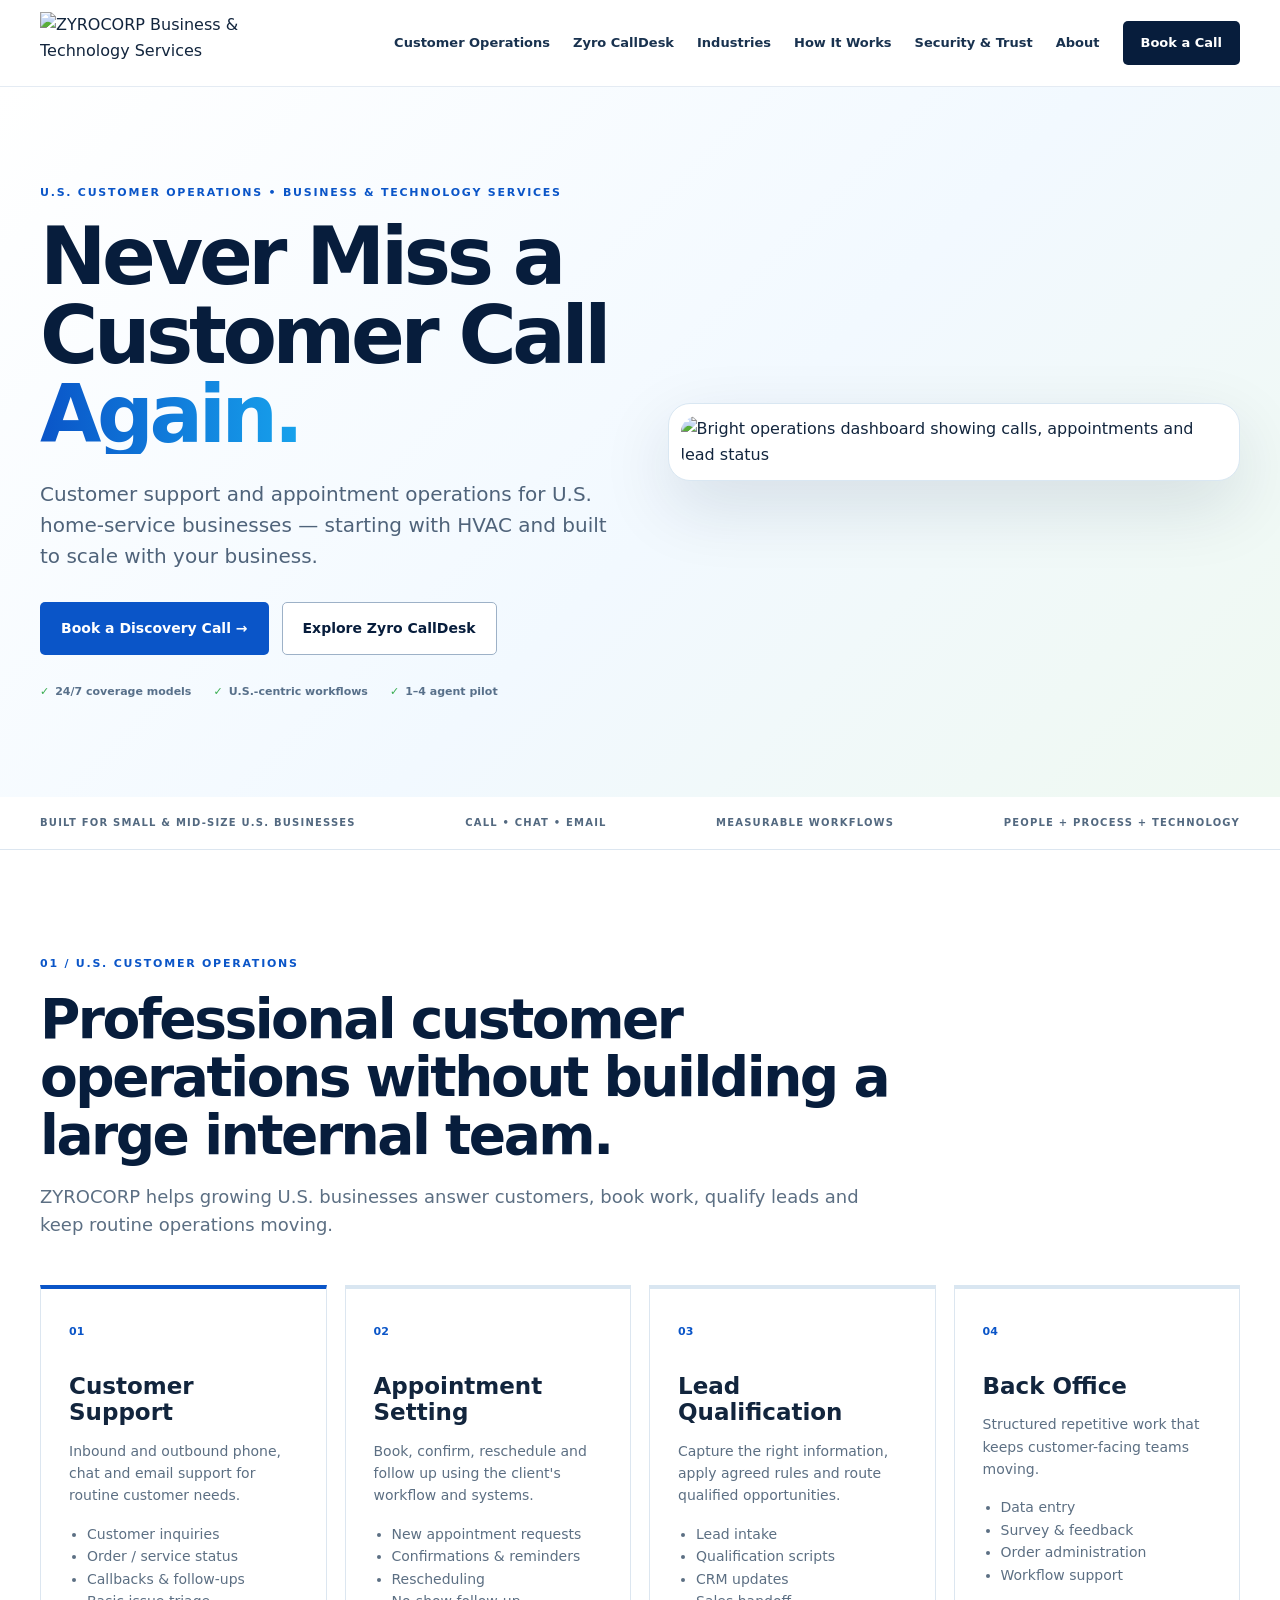
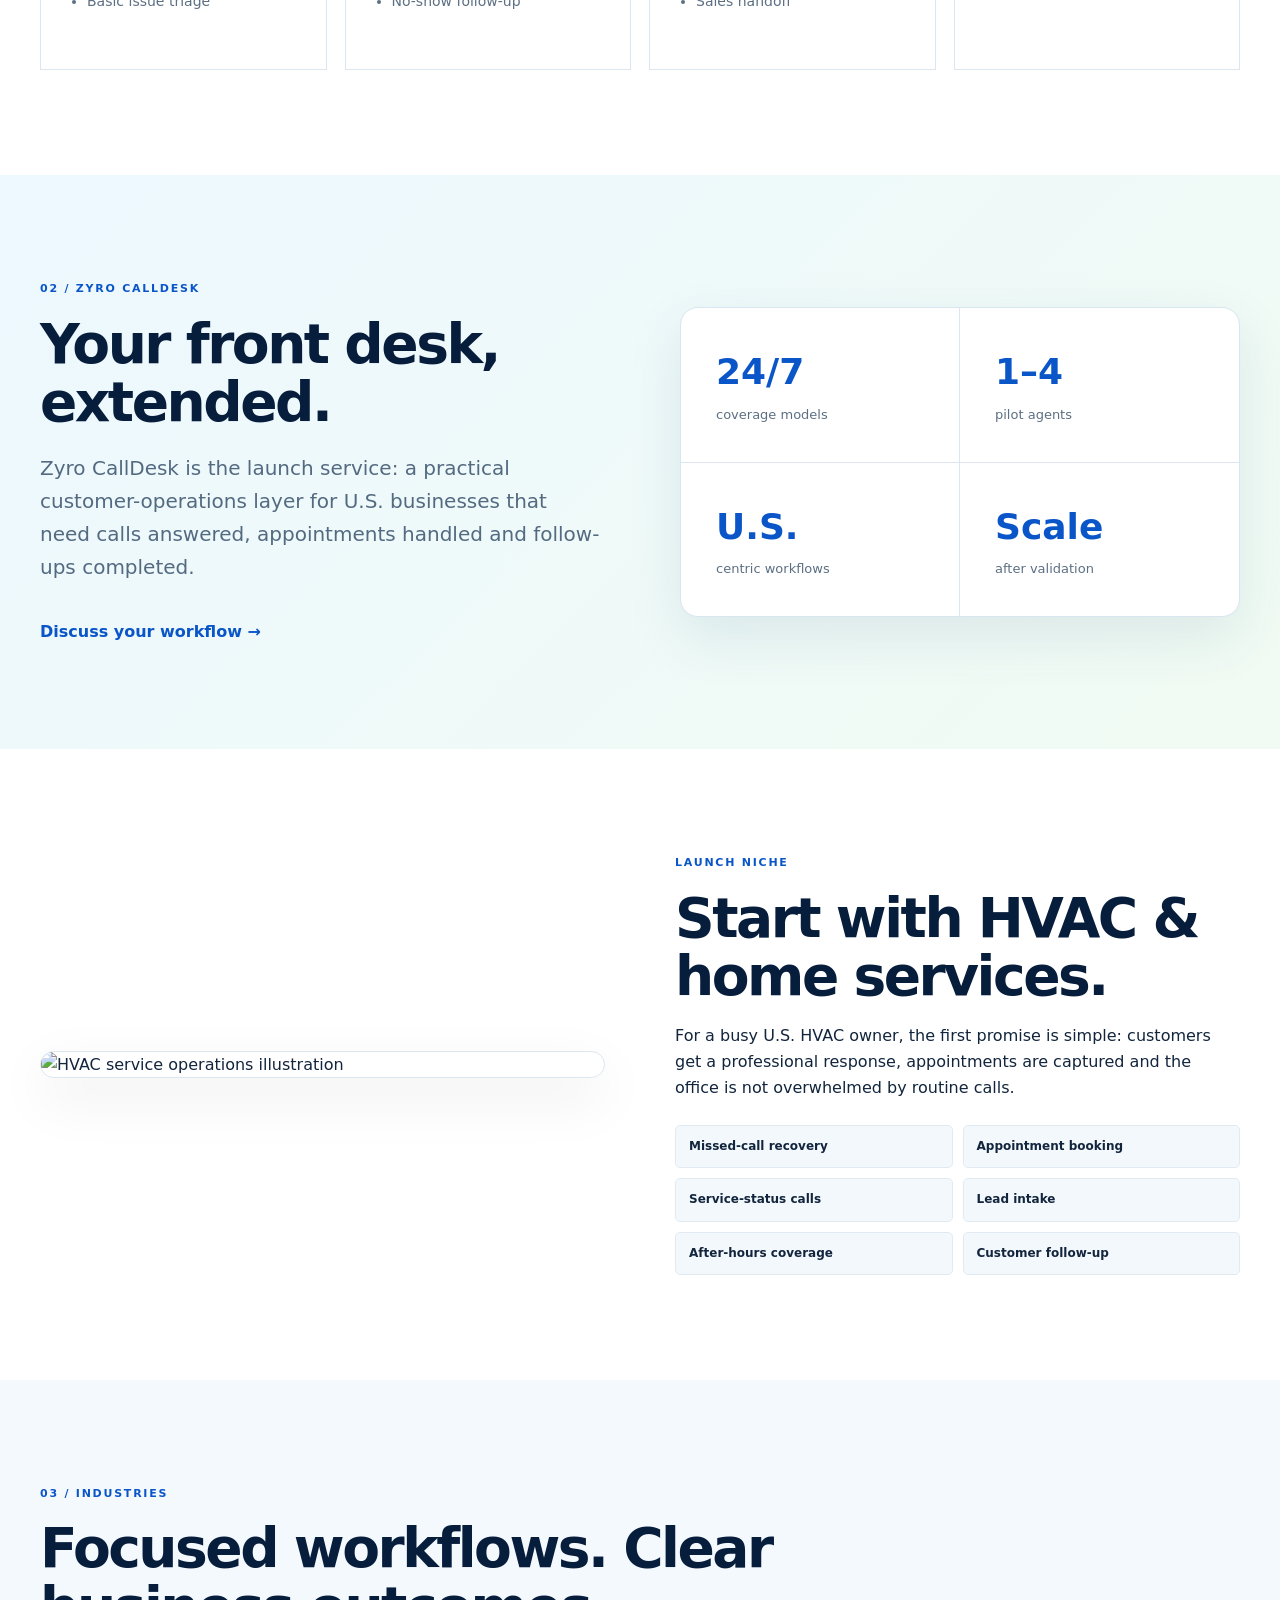
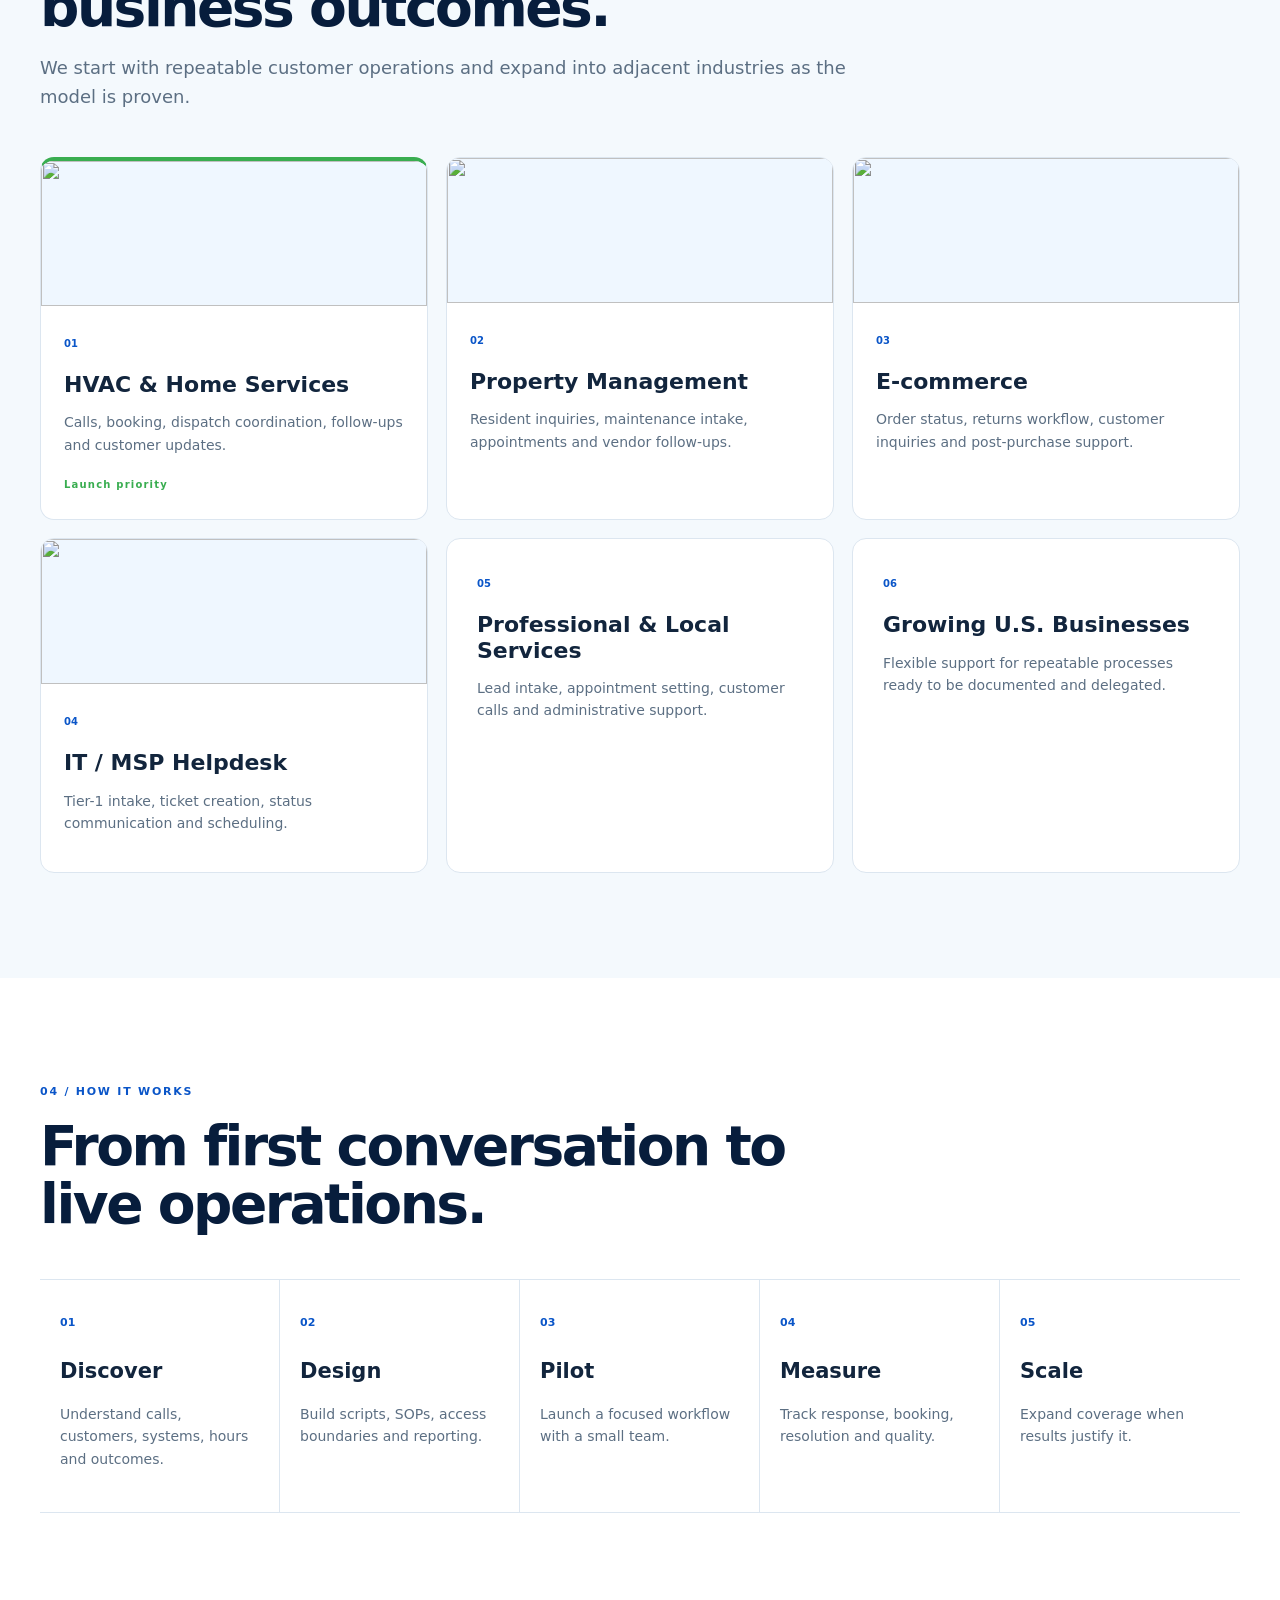
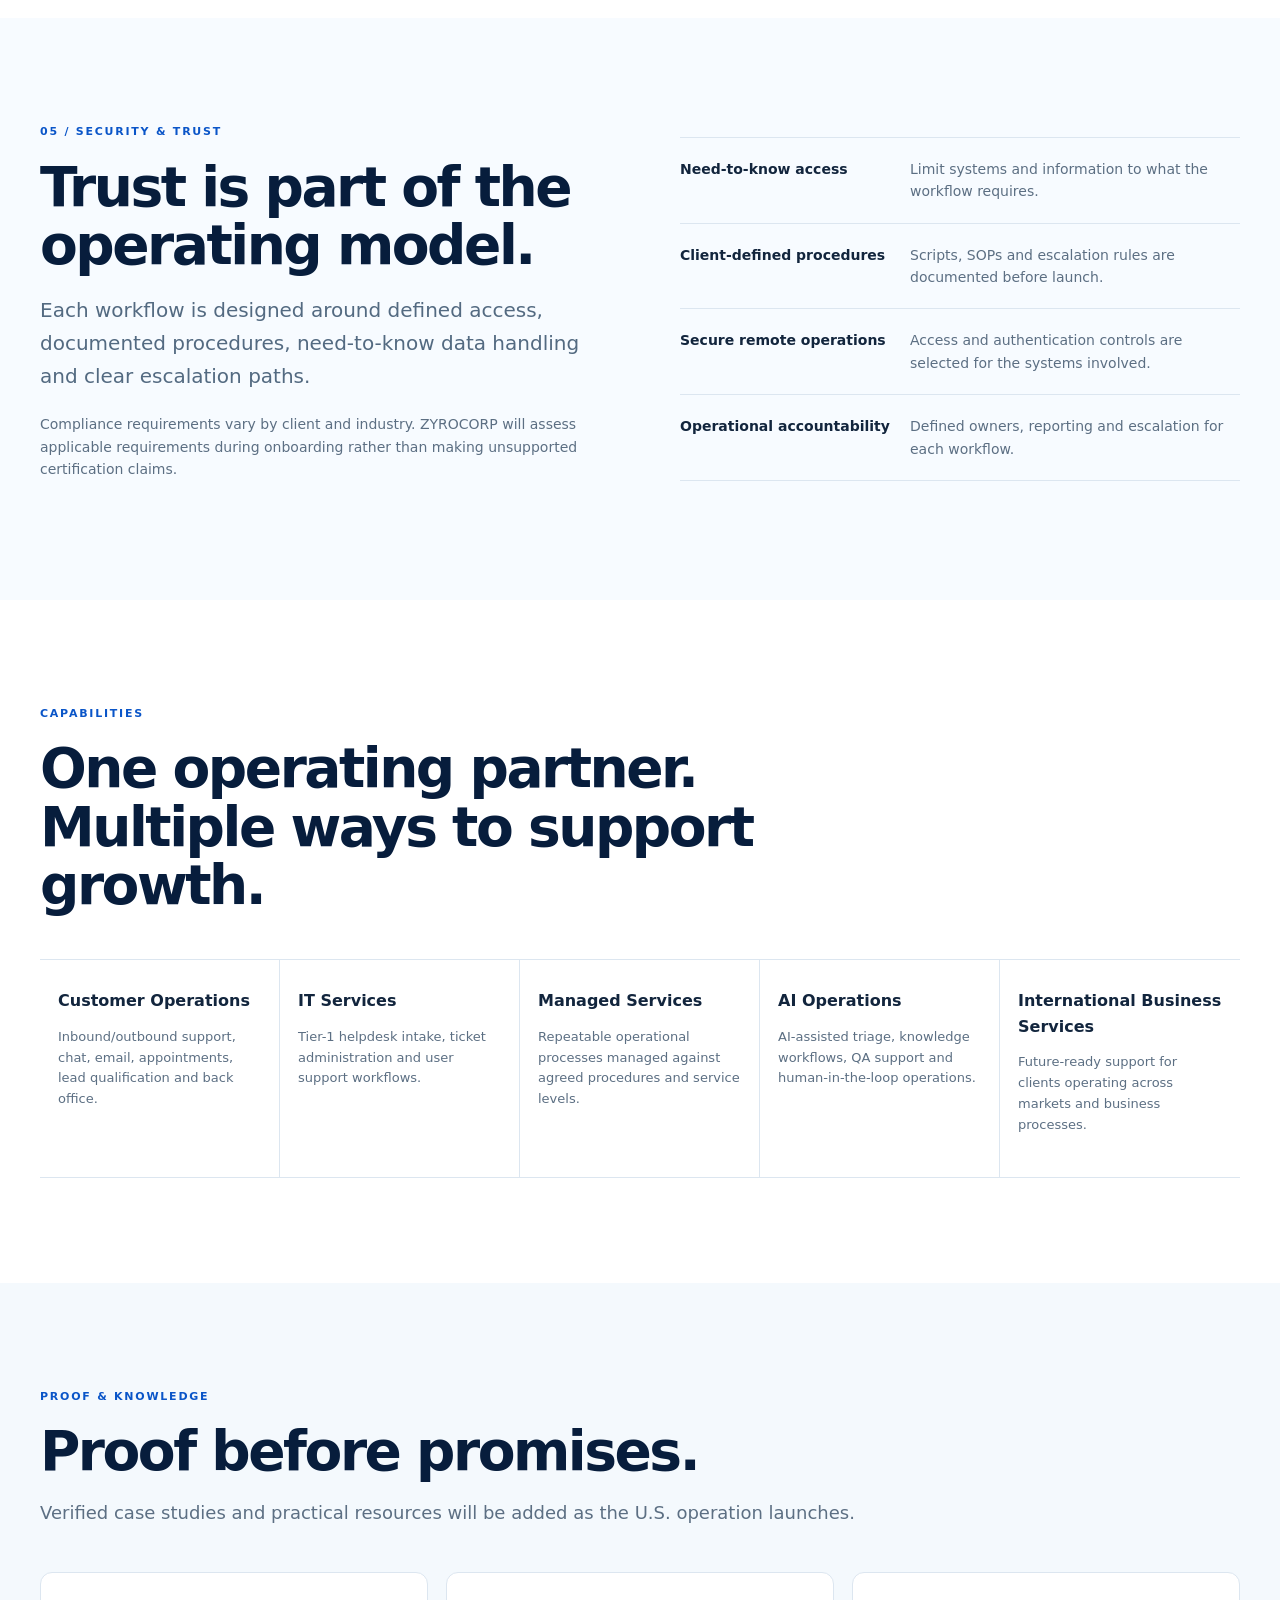
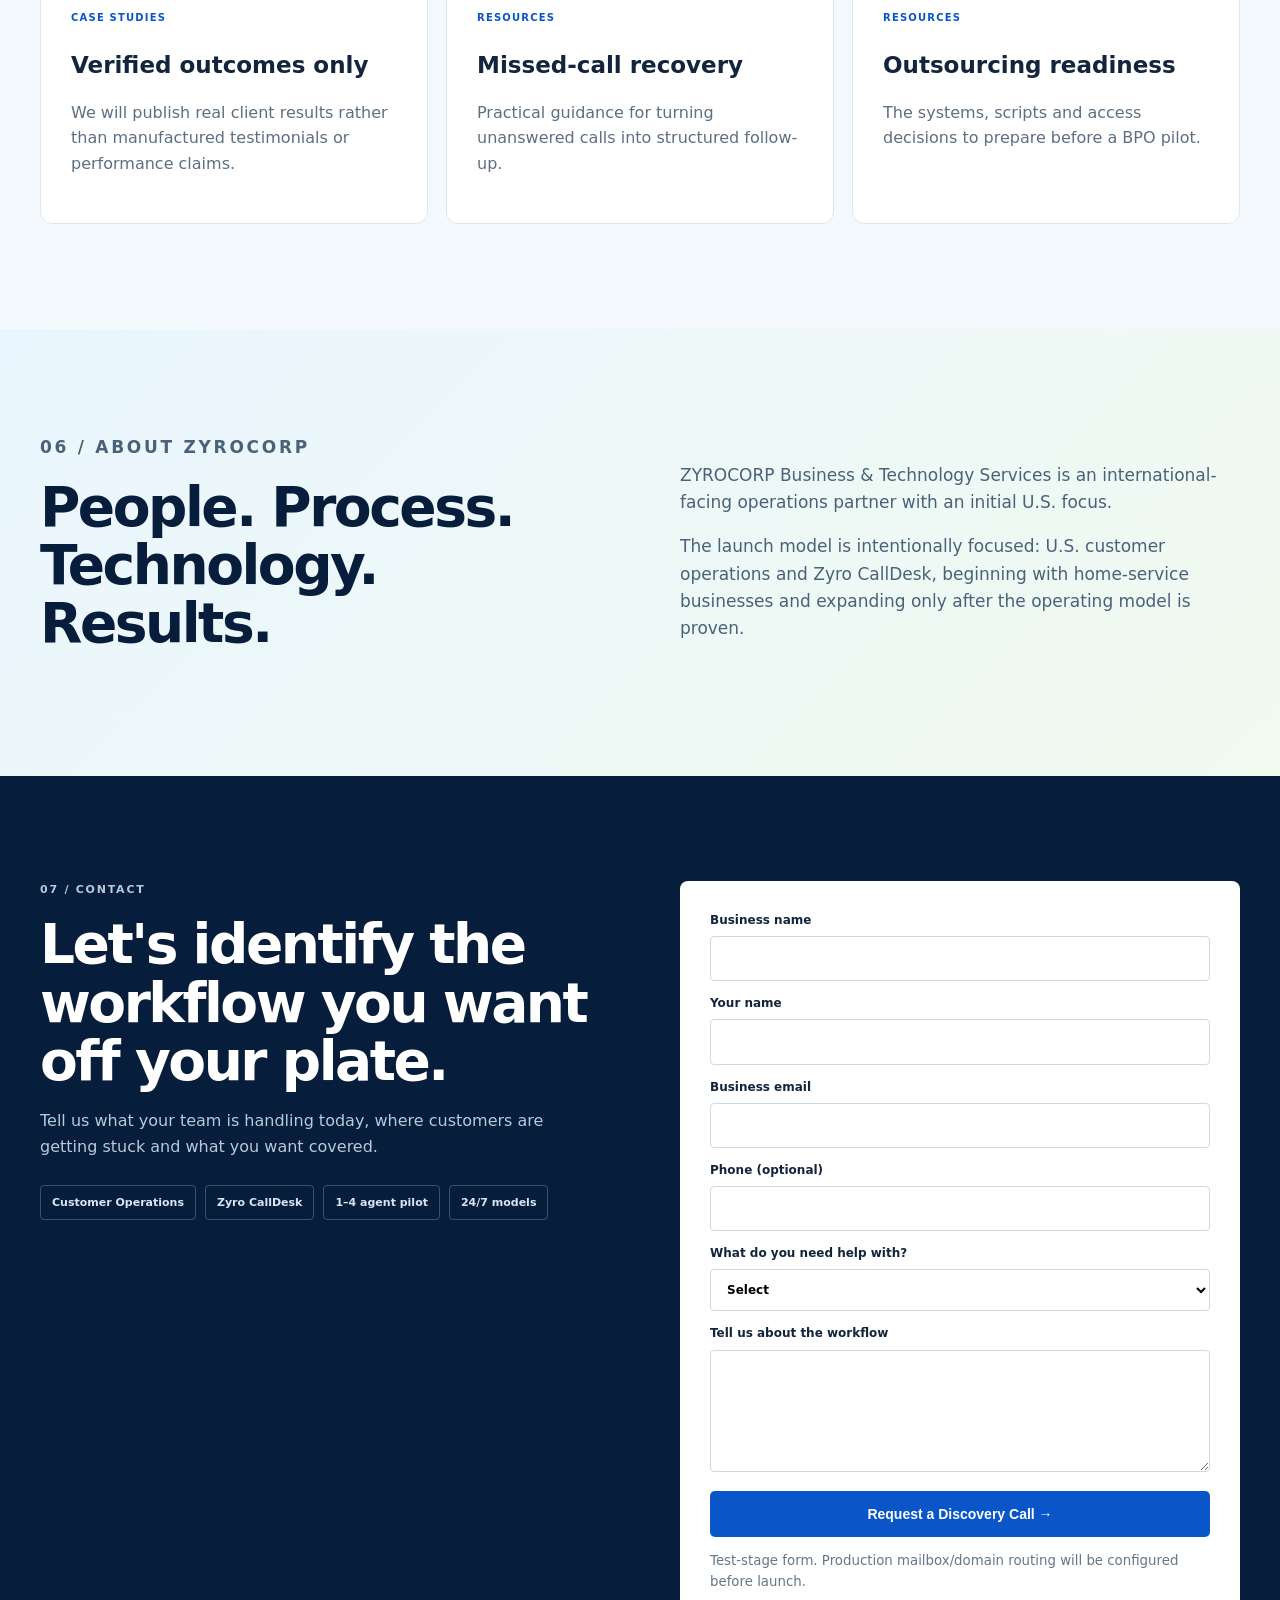
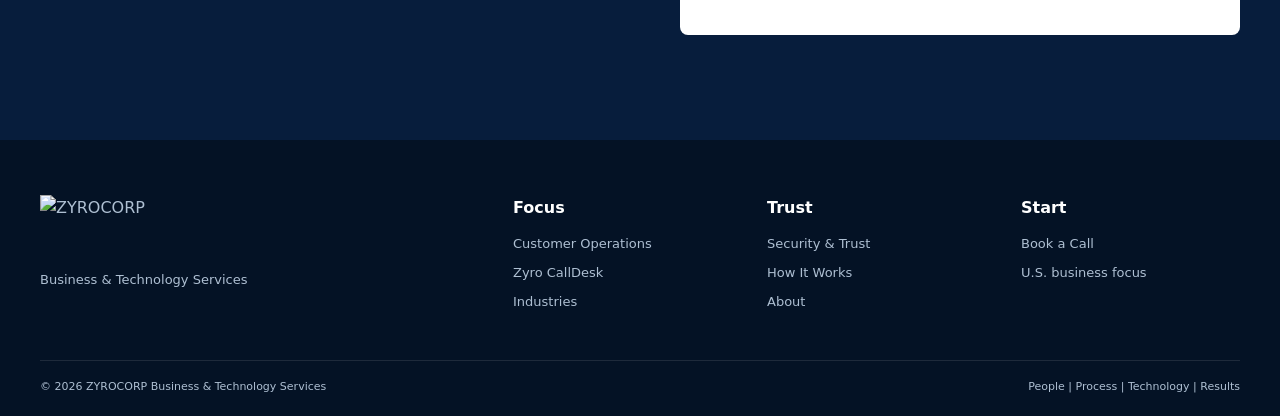
==== index.html @ 9babf757 "Add files via upload" ====
<!doctype html>
<html lang="en-US">
<head>
<meta charset="utf-8">
<meta name="viewport" content="width=device-width, initial-scale=1">
<meta name="description" content="ZYROCORP Business & Technology Services — U.S. customer operations, Zyro CallDesk, appointment setting, back office, IT helpdesk, managed services and AI-assisted operations.">
<title>ZYROCORP | Business & Technology Services</title>
<link rel="icon" type="image/png" href="assets/zyrocorp-logo.png">
<link rel="stylesheet" href="styles.css">
</head>
<body>
<header class="header">
  <div class="container nav">
    <a class="logo" href="#home"><img src="assets/zyrocorp-logo.png" alt="ZYROCORP Business & Technology Services"></a>
    <button class="menu" aria-expanded="false">Menu</button>
    <nav>
      <a href="#customer-operations">Customer Operations</a>
      <a href="#calldesk">Zyro CallDesk</a>
      <a href="#industries">Industries</a>
      <a href="#how-it-works">How It Works</a>
      <a href="#security">Security & Trust</a>
      <a href="#about">About</a>
      <a class="nav-cta" href="#contact">Book a Call</a>
    </nav>
  </div>
</header>

<main id="home">
<section class="hero">
  <div class="container hero-grid">
    <div class="hero-copy">
      <p class="kicker">U.S. CUSTOMER OPERATIONS • BUSINESS & TECHNOLOGY SERVICES</p>
      <h1>Never Miss a Customer Call <span>Again.</span></h1>
      <p class="lead">Customer support and appointment operations for U.S. home-service businesses — starting with HVAC and built to scale with your business.</p>
      <div class="actions"><a class="btn primary" href="#contact">Book a Discovery Call →</a><a class="btn secondary" href="#calldesk">Explore Zyro CallDesk</a></div>
      <div class="proof"><span>24/7 coverage models</span><span>U.S.-centric workflows</span><span>1–4 agent pilot</span></div>
    </div>
    <div class="hero-art"><img src="assets/hero-operations.svg" alt="Bright operations dashboard showing calls, appointments and lead status"></div>
  </div>
</section>

<section class="logo-trust"><div class="container trust"><span>BUILT FOR SMALL & MID-SIZE U.S. BUSINESSES</span><span>CALL • CHAT • EMAIL</span><span>MEASURABLE WORKFLOWS</span><span>PEOPLE + PROCESS + TECHNOLOGY</span></div></section>

<section id="customer-operations" class="section">
  <div class="container">
    <div class="intro"><p class="kicker">01 / U.S. CUSTOMER OPERATIONS</p><h2>Professional customer operations without building a large internal team.</h2><p>ZYROCORP helps growing U.S. businesses answer customers, book work, qualify leads and keep routine operations moving.</p></div>
    <div class="cards four">
      <article class="card"><span class="num">01</span><h3>Customer Support</h3><p>Inbound and outbound phone, chat and email support for routine customer needs.</p><ul><li>Customer inquiries</li><li>Order / service status</li><li>Callbacks & follow-ups</li><li>Basic issue triage</li></ul></article>
      <article class="card"><span class="num">02</span><h3>Appointment Setting</h3><p>Book, confirm, reschedule and follow up using the client's workflow and systems.</p><ul><li>New appointment requests</li><li>Confirmations & reminders</li><li>Rescheduling</li><li>No-show follow-up</li></ul></article>
      <article class="card"><span class="num">03</span><h3>Lead Qualification</h3><p>Capture the right information, apply agreed rules and route qualified opportunities.</p><ul><li>Lead intake</li><li>Qualification scripts</li><li>CRM updates</li><li>Sales handoff</li></ul></article>
      <article class="card"><span class="num">04</span><h3>Back Office</h3><p>Structured repetitive work that keeps customer-facing teams moving.</p><ul><li>Data entry</li><li>Survey & feedback</li><li>Order administration</li><li>Workflow support</li></ul></article>
    </div>
  </div>
</section>

<section id="calldesk" class="section blue-section">
  <div class="container split">
    <div><p class="kicker">02 / ZYRO CALLDESK</p><h2>Your front desk, extended.</h2><p class="big">Zyro CallDesk is the launch service: a practical customer-operations layer for U.S. businesses that need calls answered, appointments handled and follow-ups completed.</p><a class="arrow" href="#contact">Discuss your workflow →</a></div>
    <div class="callbox"><div><b>24/7</b><span>coverage models</span></div><div><b>1–4</b><span>pilot agents</span></div><div><b>U.S.</b><span>centric workflows</span></div><div><b>Scale</b><span>after validation</span></div></div>
  </div>
</section>

<section class="section white">
  <div class="container split visual-split">
    <div class="visual"><img src="assets/hvac-service.svg" alt="HVAC service operations illustration"></div>
    <div><p class="kicker">LAUNCH NICHE</p><h2>Start with HVAC & home services.</h2><p>For a busy U.S. HVAC owner, the first promise is simple: customers get a professional response, appointments are captured and the office is not overwhelmed by routine calls.</p><div class="mini-list"><span>Missed-call recovery</span><span>Appointment booking</span><span>Service-status calls</span><span>Lead intake</span><span>After-hours coverage</span><span>Customer follow-up</span></div></div>
  </div>
</section>

<section id="industries" class="section pale">
  <div class="container"><div class="intro"><p class="kicker">03 / INDUSTRIES</p><h2>Focused workflows. Clear business outcomes.</h2><p>We start with repeatable customer operations and expand into adjacent industries as the model is proven.</p></div>
    <div class="industry-grid">
      <article class="industry priority"><img src="assets/hvac-service.svg" alt=""><div><span>01</span><h3>HVAC & Home Services</h3><p>Calls, booking, dispatch coordination, follow-ups and customer updates.</p><b>Launch priority</b></div></article>
      <article class="industry"><img src="assets/property.svg" alt=""><div><span>02</span><h3>Property Management</h3><p>Resident inquiries, maintenance intake, appointments and vendor follow-ups.</p></div></article>
      <article class="industry"><img src="assets/ecommerce.svg" alt=""><div><span>03</span><h3>E-commerce</h3><p>Order status, returns workflow, customer inquiries and post-purchase support.</p></div></article>
      <article class="industry"><img src="assets/it-helpdesk.svg" alt=""><div><span>04</span><h3>IT / MSP Helpdesk</h3><p>Tier-1 intake, ticket creation, status communication and scheduling.</p></div></article>
      <article class="industry noimg"><div><span>05</span><h3>Professional & Local Services</h3><p>Lead intake, appointment setting, customer calls and administrative support.</p></div></article>
      <article class="industry noimg"><div><span>06</span><h3>Growing U.S. Businesses</h3><p>Flexible support for repeatable processes ready to be documented and delegated.</p></div></article>
    </div>
  </div>
</section>

<section id="how-it-works" class="section white"><div class="container"><div class="intro"><p class="kicker">04 / HOW IT WORKS</p><h2>From first conversation to live operations.</h2></div>
  <div class="process"><div><b>01</b><h3>Discover</h3><p>Understand calls, customers, systems, hours and outcomes.</p></div><div><b>02</b><h3>Design</h3><p>Build scripts, SOPs, access boundaries and reporting.</p></div><div><b>03</b><h3>Pilot</h3><p>Launch a focused workflow with a small team.</p></div><div><b>04</b><h3>Measure</h3><p>Track response, booking, resolution and quality.</p></div><div><b>05</b><h3>Scale</h3><p>Expand coverage when results justify it.</p></div></div>
</div></section>

<section id="security" class="section security"><div class="container split"><div><p class="kicker">05 / SECURITY & TRUST</p><h2>Trust is part of the operating model.</h2><p class="big">Each workflow is designed around defined access, documented procedures, need-to-know data handling and clear escalation paths.</p><p class="note">Compliance requirements vary by client and industry. ZYROCORP will assess applicable requirements during onboarding rather than making unsupported certification claims.</p></div><div class="security-list"><div><b>Need-to-know access</b><span>Limit systems and information to what the workflow requires.</span></div><div><b>Client-defined procedures</b><span>Scripts, SOPs and escalation rules are documented before launch.</span></div><div><b>Secure remote operations</b><span>Access and authentication controls are selected for the systems involved.</span></div><div><b>Operational accountability</b><span>Defined owners, reporting and escalation for each workflow.</span></div></div></div></section>

<section class="section white"><div class="container"><div class="intro"><p class="kicker">CAPABILITIES</p><h2>One operating partner. Multiple ways to support growth.</h2></div><div class="capabilities"><div><b>Customer Operations</b><p>Inbound/outbound support, chat, email, appointments, lead qualification and back office.</p></div><div><b>IT Services</b><p>Tier-1 helpdesk intake, ticket administration and user support workflows.</p></div><div><b>Managed Services</b><p>Repeatable operational processes managed against agreed procedures and service levels.</p></div><div><b>AI Operations</b><p>AI-assisted triage, knowledge workflows, QA support and human-in-the-loop operations.</p></div><div><b>International Business Services</b><p>Future-ready support for clients operating across markets and business processes.</p></div></div></div></section>

<section class="section pale"><div class="container"><div class="intro"><p class="kicker">PROOF & KNOWLEDGE</p><h2>Proof before promises.</h2><p>Verified case studies and practical resources will be added as the U.S. operation launches.</p></div><div class="resource-grid"><article><span>CASE STUDIES</span><h3>Verified outcomes only</h3><p>We will publish real client results rather than manufactured testimonials or performance claims.</p></article><article><span>RESOURCES</span><h3>Missed-call recovery</h3><p>Practical guidance for turning unanswered calls into structured follow-up.</p></article><article><span>RESOURCES</span><h3>Outsourcing readiness</h3><p>The systems, scripts and access decisions to prepare before a BPO pilot.</p></article></div></div></section>

<section id="about" class="section about"><div class="container split"><div><p class="kicker">06 / ABOUT ZYROCORP</p><h2>People. Process. Technology. Results.</h2></div><div><p>ZYROCORP Business & Technology Services is an international-facing operations partner with an initial U.S. focus.</p><p>The launch model is intentionally focused: U.S. customer operations and Zyro CallDesk, beginning with home-service businesses and expanding only after the operating model is proven.</p></div></div></section>

<section id="contact" class="section contact"><div class="container contact-grid"><div><p class="kicker">07 / CONTACT</p><h2>Let's identify the workflow you want off your plate.</h2><p>Tell us what your team is handling today, where customers are getting stuck and what you want covered.</p><div class="chips"><span>Customer Operations</span><span>Zyro CallDesk</span><span>1–4 agent pilot</span><span>24/7 models</span></div></div><form id="contactForm"><label>Business name<input name="business" required></label><label>Your name<input name="name" required></label><label>Business email<input type="email" name="email" required></label><label>Phone (optional)<input name="phone"></label><label>What do you need help with?<select name="service" required><option value="">Select</option><option>HVAC / Home-Service CallDesk</option><option>Customer Support</option><option>Appointment Setting</option><option>Lead Qualification</option><option>Property Management</option><option>E-commerce Operations</option><option>IT / MSP Helpdesk</option><option>Back Office</option><option>AI-assisted Operations</option><option>Other</option></select></label><label>Tell us about the workflow<textarea name="message" rows="5" required></textarea></label><button class="btn primary" type="submit">Request a Discovery Call →</button><small>Test-stage form. Production mailbox/domain routing will be configured before launch.</small><p id="status"></p></form></div></section>
</main>

<footer><div class="container foot"><div><img src="assets/zyrocorp-logo.png" alt="ZYROCORP"><p>Business & Technology Services</p></div><div><b>Focus</b><a href="#customer-operations">Customer Operations</a><a href="#calldesk">Zyro CallDesk</a><a href="#industries">Industries</a></div><div><b>Trust</b><a href="#security">Security & Trust</a><a href="#how-it-works">How It Works</a><a href="#about">About</a></div><div><b>Start</b><a href="#contact">Book a Call</a><span>U.S. business focus</span></div></div><div class="container bottom"><span>© <span id="year"></span> ZYROCORP Business & Technology Services</span><span>People | Process | Technology | Results</span></div></footer>
<script src="script.js"></script>
</body>
</html>
---- styles.css ----
:root{--navy:#071d3c;--blue:#0a55c8;--sky:#18aaf0;--green:#39ad50;--ink:#12253d;--muted:#5c6f83;--line:#dce6f0;--pale:#f4f9fd;--white:#fff;--max:1200px}
*{box-sizing:border-box}html{scroll-behavior:smooth}body{margin:0;font-family:Inter,ui-sans-serif,system-ui,-apple-system,"Segoe UI",sans-serif;color:var(--ink);line-height:1.6;background:#fff}a{text-decoration:none;color:inherit}img{max-width:100%;display:block}.container{width:min(var(--max),calc(100% - 52px));margin:auto}
.header{position:sticky;top:0;z-index:50;background:rgba(255,255,255,.97);backdrop-filter:blur(14px);border-bottom:1px solid #e4ebf3}.nav{min-height:86px;display:flex;align-items:center;justify-content:space-between;gap:30px}.logo img{width:235px;height:62px;object-fit:contain;object-position:left center}.nav nav{display:flex;align-items:center;gap:23px;font-size:13px;font-weight:800;color:#19324f}.nav nav a:hover{color:var(--blue)}.nav-cta{background:var(--navy);color:#fff!important;padding:12px 18px;border-radius:5px}.menu{display:none}
.hero{background:linear-gradient(135deg,#fff 0%,#f2f9ff 55%,#eff9f1 100%);overflow:hidden}.hero-grid{min-height:710px;display:grid;grid-template-columns:1fr 1fr;align-items:center;gap:55px;padding:75px 0}.kicker{font-size:11px;letter-spacing:.16em;font-weight:900;color:var(--blue);margin:0 0 17px}.hero h1{font-size:clamp(50px,6.2vw,82px);line-height:.99;letter-spacing:-.055em;margin:0 0 25px;color:var(--navy)}.hero h1 span{display:block;background:linear-gradient(90deg,var(--blue),var(--sky),var(--green));-webkit-background-clip:text;background-clip:text;color:transparent}.lead{font-size:20px;line-height:1.55;color:#4f637a;max-width:680px}.actions{display:flex;flex-wrap:wrap;gap:13px;margin-top:30px}.btn{display:inline-flex;align-items:center;justify-content:center;padding:14px 20px;border-radius:5px;font-size:14px;font-weight:900;border:1px solid transparent}.primary{background:var(--blue);color:#fff}.primary:hover{background:#0748ab}.secondary{border-color:#9db1c7;color:var(--navy);background:#fff}.proof{display:flex;gap:22px;flex-wrap:wrap;margin-top:28px;font-size:11px;font-weight:900;color:#58708a}.proof span:before{content:"✓";color:var(--green);margin-right:6px}.hero-art{background:#fff;border:1px solid #d9e7f2;border-radius:22px;padding:12px;box-shadow:0 25px 70px rgba(7,29,60,.12)}.hero-art img{width:100%;border-radius:16px}
.logo-trust{border-bottom:1px solid var(--line);background:#fff}.trust{display:flex;justify-content:space-between;gap:20px;flex-wrap:wrap;padding:18px 0;color:#536980;font-size:10px;font-weight:900;letter-spacing:.12em}
.section{padding:105px 0}.white{background:#fff}.pale{background:var(--pale)}.blue-section{background:linear-gradient(135deg,#edf8ff,#f1fbf3)}.intro{max-width:860px;margin-bottom:45px}.intro h2,.section h2{font-size:clamp(35px,4.3vw,58px);line-height:1.06;letter-spacing:-.045em;margin:0 0 18px;color:var(--navy)}.intro>p:not(.kicker){font-size:18px;color:var(--muted)}
.cards{display:grid;gap:18px}.four{grid-template-columns:repeat(4,1fr)}.card{padding:28px;background:#fff;border:1px solid var(--line);min-height:385px;border-top:4px solid #d9e6f1}.card:first-child{border-top-color:var(--blue)}.card h3{font-size:23px;line-height:1.15;margin:30px 0 12px}.card p,.card li{font-size:14px;color:var(--muted)}.card ul{padding-left:18px}.num{font-size:11px;font-weight:900;color:var(--blue)}
.split{display:grid;grid-template-columns:1fr 1fr;gap:80px;align-items:center}.big{font-size:20px;color:#536a81;line-height:1.65}.arrow{display:inline-block;color:var(--blue);font-weight:900;margin-top:15px}.callbox{display:grid;grid-template-columns:1fr 1fr;background:#fff;border:1px solid #d7e6ef;border-radius:18px;overflow:hidden;box-shadow:0 20px 55px rgba(30,80,120,.1)}.callbox div{padding:35px;border-right:1px solid var(--line);border-bottom:1px solid var(--line)}.callbox div:nth-child(2n){border-right:0}.callbox div:nth-last-child(-n+2){border-bottom:0}.callbox b{display:block;font-size:36px;color:var(--blue)}.callbox span{color:var(--muted);font-size:13px}.visual-split{gap:70px}.visual{border-radius:22px;overflow:hidden;border:1px solid var(--line);box-shadow:0 20px 55px rgba(7,29,60,.08)}.mini-list{display:grid;grid-template-columns:1fr 1fr;gap:10px;margin-top:25px}.mini-list span{padding:11px 13px;background:#f3f8fc;border:1px solid #e1eaf2;border-radius:5px;font-size:12px;font-weight:800}
.industry-grid{display:grid;grid-template-columns:repeat(3,1fr);gap:18px}.industry{background:#fff;border:1px solid var(--line);border-radius:14px;overflow:hidden}.industry img{width:100%;height:145px;object-fit:cover;background:#eff7ff}.industry>div{padding:23px}.industry span{font-size:10px;font-weight:900;color:var(--blue)}.industry h3{font-size:22px;line-height:1.15;margin:18px 0 8px}.industry p{color:var(--muted);font-size:14px}.industry b{font-size:10px;letter-spacing:.12em;color:var(--green)}.industry.priority{border-top:4px solid var(--green)}.industry.noimg{min-height:250px}.industry.noimg>div{padding:30px}
.process{display:grid;grid-template-columns:repeat(5,1fr);border-top:1px solid var(--line);border-bottom:1px solid var(--line)}.process>div{padding:28px 20px;border-right:1px solid var(--line)}.process>div:last-child{border-right:0}.process b{color:var(--blue);font-size:11px}.process h3{margin:22px 0 8px;font-size:21px}.process p{font-size:14px;color:var(--muted)}
.security{background:#f7fbff}.security-list{border-top:1px solid var(--line)}.security-list div{padding:20px 0;border-bottom:1px solid var(--line);display:grid;grid-template-columns:210px 1fr;gap:20px}.security-list b{font-size:14px}.security-list span,.note{font-size:14px;color:var(--muted)}
.capabilities{display:grid;grid-template-columns:repeat(5,1fr);border-top:1px solid var(--line);border-bottom:1px solid var(--line)}.capabilities>div{padding:28px 18px;border-right:1px solid var(--line)}.capabilities>div:last-child{border-right:0}.capabilities b{font-size:16px}.capabilities p{font-size:13px;color:var(--muted)}
.resource-grid{display:grid;grid-template-columns:repeat(3,1fr);gap:18px}.resource-grid article{background:#fff;border:1px solid var(--line);padding:30px;border-radius:12px}.resource-grid span{font-size:10px;font-weight:900;color:var(--blue);letter-spacing:.12em}.resource-grid h3{font-size:23px;margin:18px 0 8px}.resource-grid p{color:var(--muted)}
.about{background:linear-gradient(135deg,#eaf6ff,#f1faef)}.about p{color:#49627a;font-size:17px}.contact{background:var(--navy);color:#fff}.contact h2{color:#fff}.contact p{color:#b9c9dc}.contact-grid{display:grid;grid-template-columns:1fr 1fr;gap:80px}.chips{display:flex;flex-wrap:wrap;gap:9px;margin-top:25px}.chips span{border:1px solid rgba(255,255,255,.22);padding:8px 11px;font-size:11px;font-weight:800;color:#d8e5f3;border-radius:4px}form{background:#fff;color:var(--ink);padding:30px;border-radius:8px;display:grid;gap:13px}form label{font-size:12px;font-weight:800}input,select,textarea{width:100%;margin-top:6px;padding:12px;border:1px solid #ccd9e6;border-radius:4px;font:inherit;background:#fff}form small{color:#667689}#status{font-size:13px!important;margin:0}
footer{background:#041225;color:#aebfd2;padding:55px 0 20px}.foot{display:grid;grid-template-columns:2fr 1fr 1fr 1fr;gap:35px}.foot img{width:230px;height:62px;object-fit:contain;object-position:left center}.foot p{font-size:13px}.foot b{color:#fff;display:block;margin-bottom:13px}.foot a,.foot span{display:block;font-size:13px;margin:8px 0}.bottom{display:flex;justify-content:space-between;border-top:1px solid rgba(255,255,255,.1);margin-top:40px;padding-top:17px;font-size:11px}
@media(max-width:1050px){.nav nav{gap:12px;font-size:11px}.hero-grid,.split,.contact-grid{grid-template-columns:1fr}.four{grid-template-columns:repeat(2,1fr)}.industry-grid{grid-template-columns:repeat(2,1fr)}.process{grid-template-columns:repeat(2,1fr)}.process>div:nth-child(2n){border-right:0}.capabilities{grid-template-columns:repeat(2,1fr)}.capabilities>div:nth-child(2n){border-right:0}.foot{grid-template-columns:repeat(2,1fr)}}
@media(max-width:760px){.container{width:calc(100% - 30px)}.nav{min-height:72px}.logo img{width:190px;height:54px}.menu{display:block;background:#fff;border:1px solid #b9c9d9;border-radius:5px;padding:9px 12px;font-weight:800;color:var(--navy)}.nav nav{display:none;position:absolute;left:15px;right:15px;top:72px;background:#fff;padding:15px;border:1px solid var(--line);box-shadow:0 15px 35px rgba(7,29,60,.1);flex-direction:column;align-items:stretch}.nav nav.open{display:flex}.nav-cta{text-align:center}.hero-grid{padding:55px 0}.hero h1{font-size:50px}.lead{font-size:17px}.four,.industry-grid,.resource-grid,.capabilities{grid-template-columns:1fr}.process{grid-template-columns:1fr}.process>div{border-right:0;border-bottom:1px solid var(--line)}.process>div:last-child{border-bottom:0}.security-list div{grid-template-columns:1fr;gap:5px}.bottom,.foot{display:flex;flex-direction:column}.section{padding:75px 0}.trust{gap:12px}}
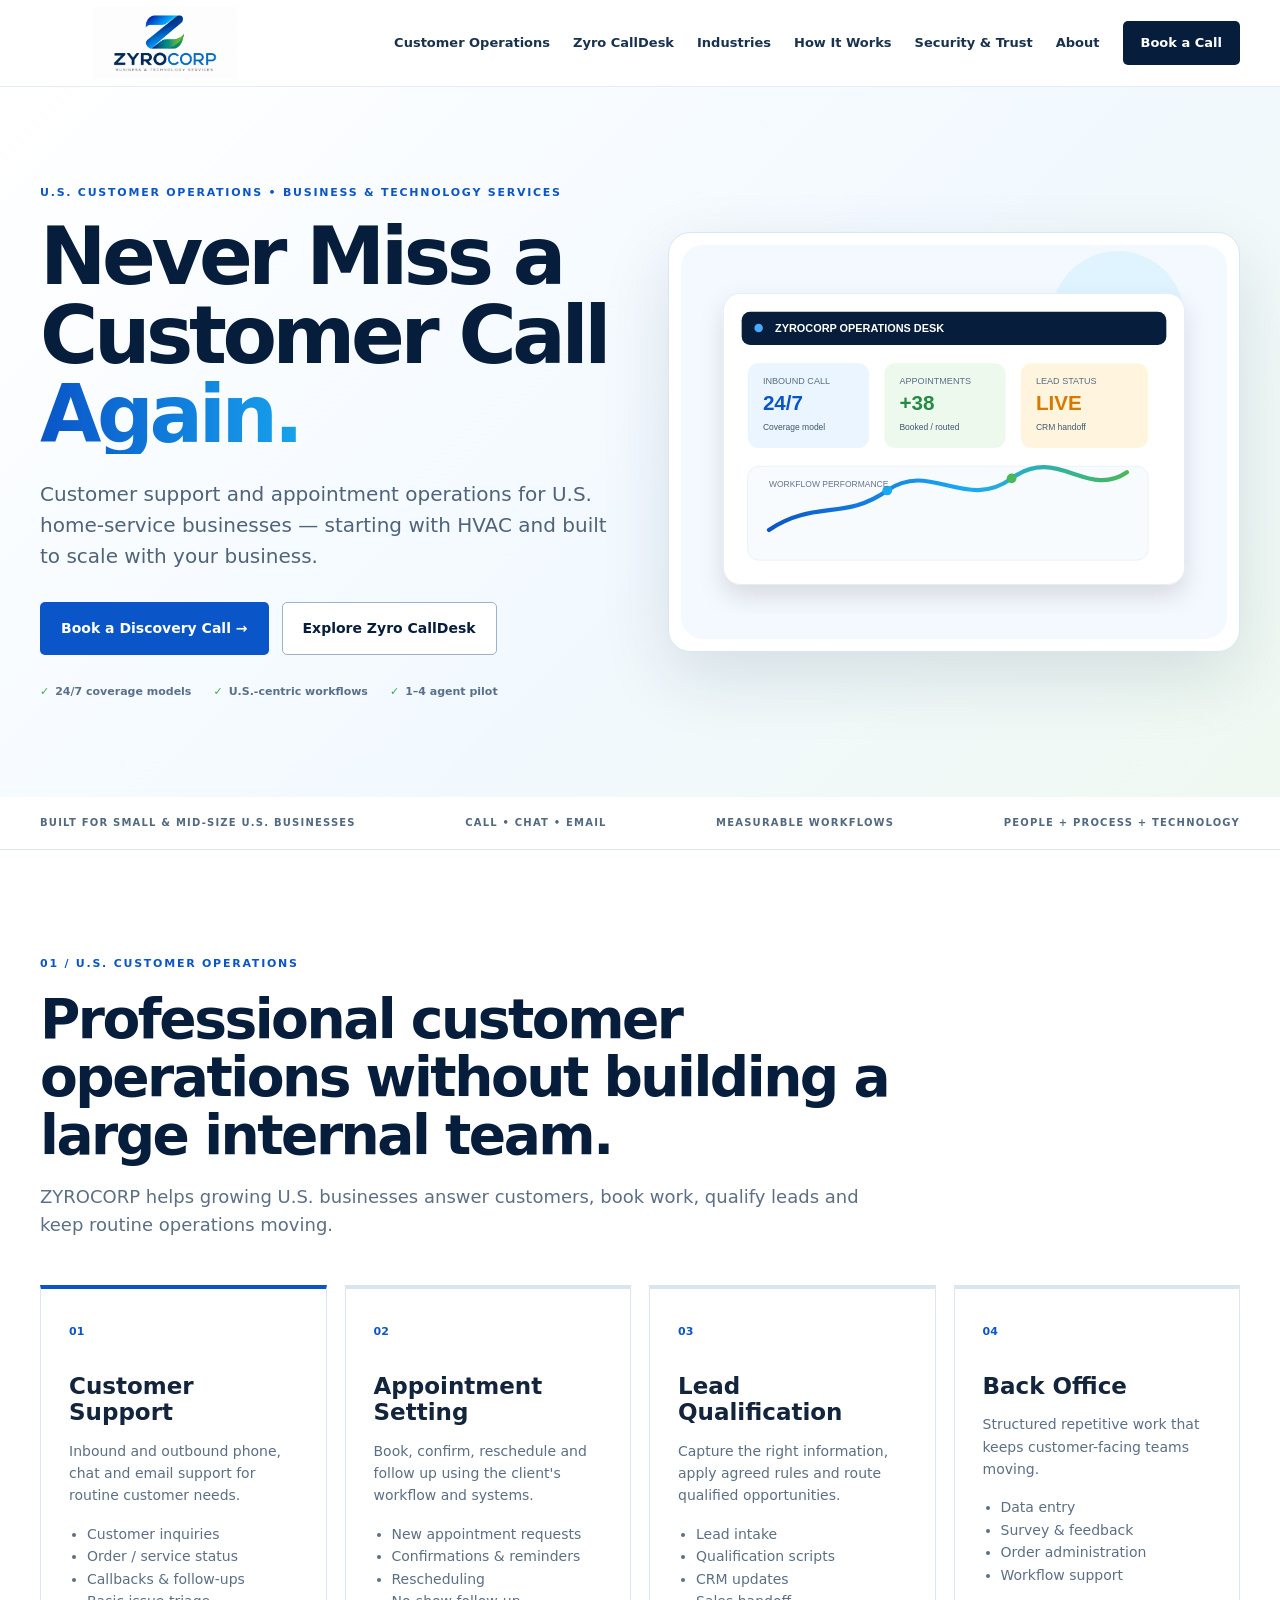
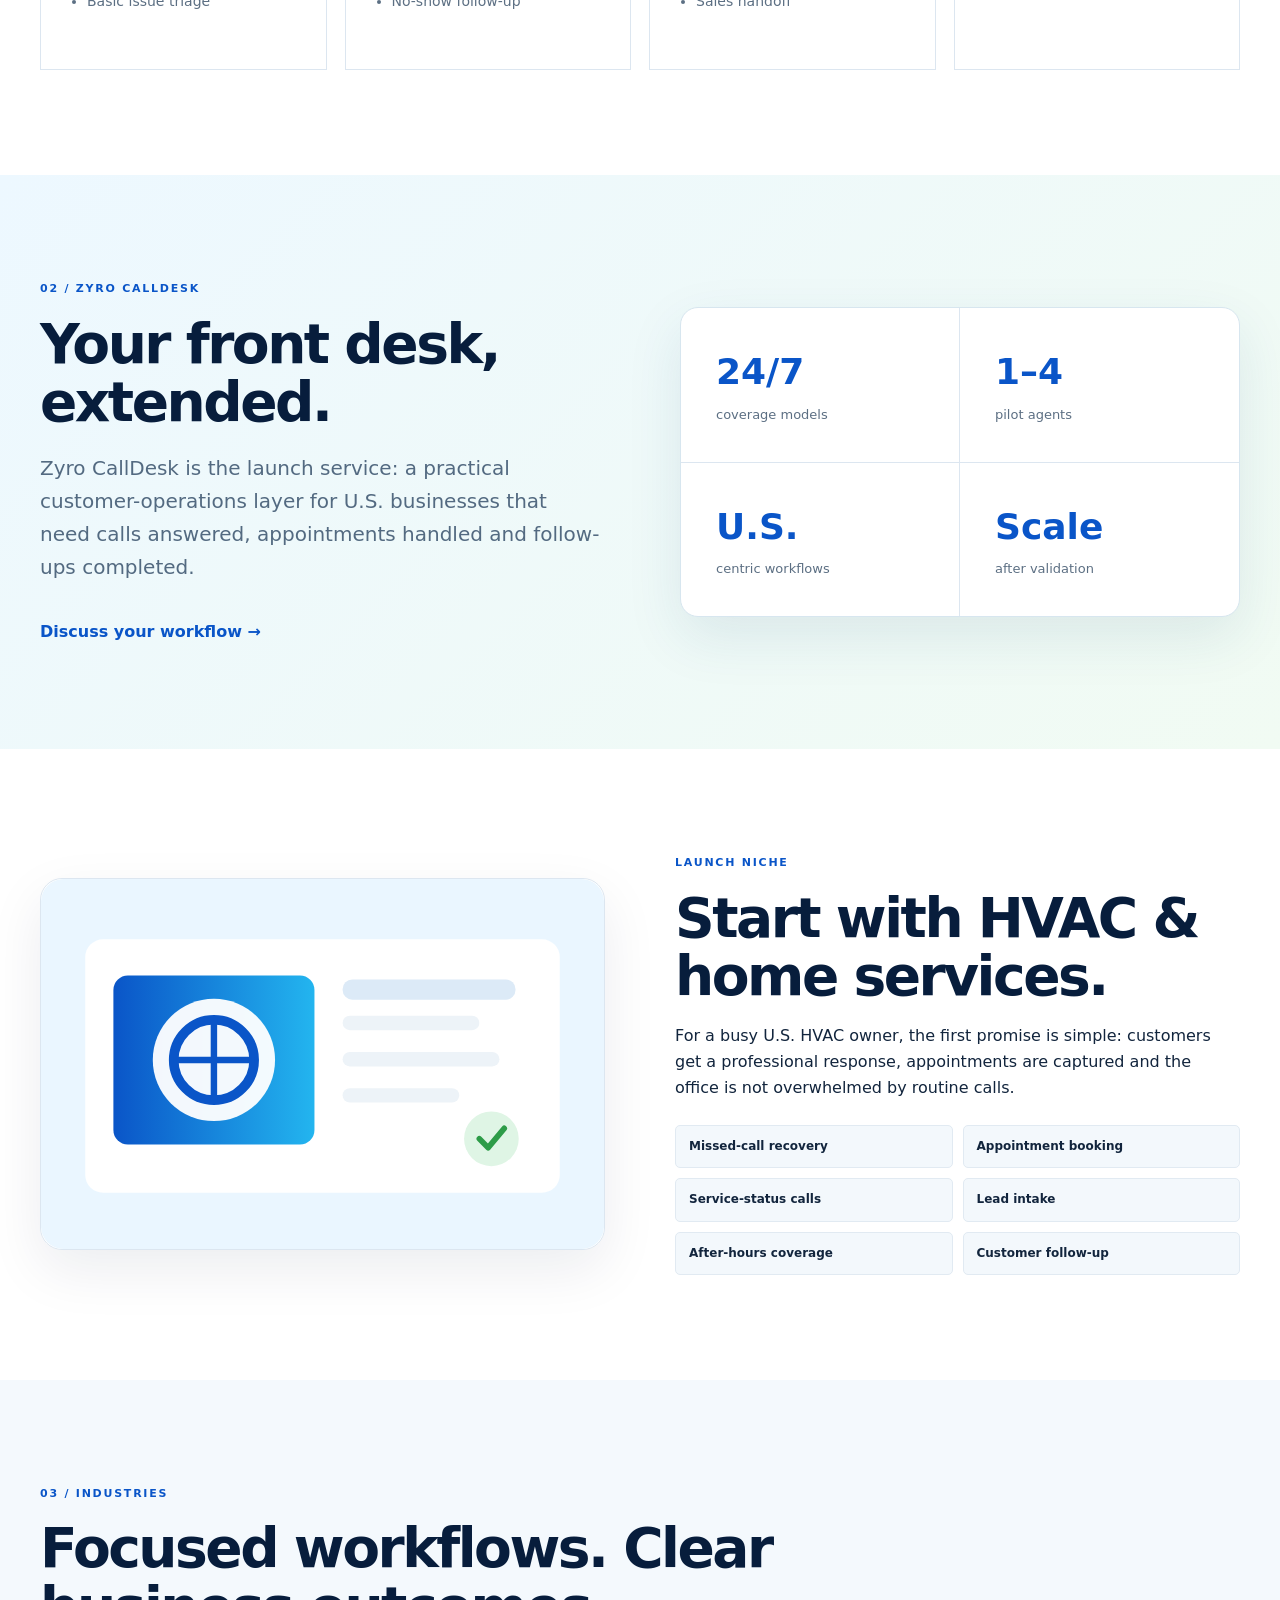
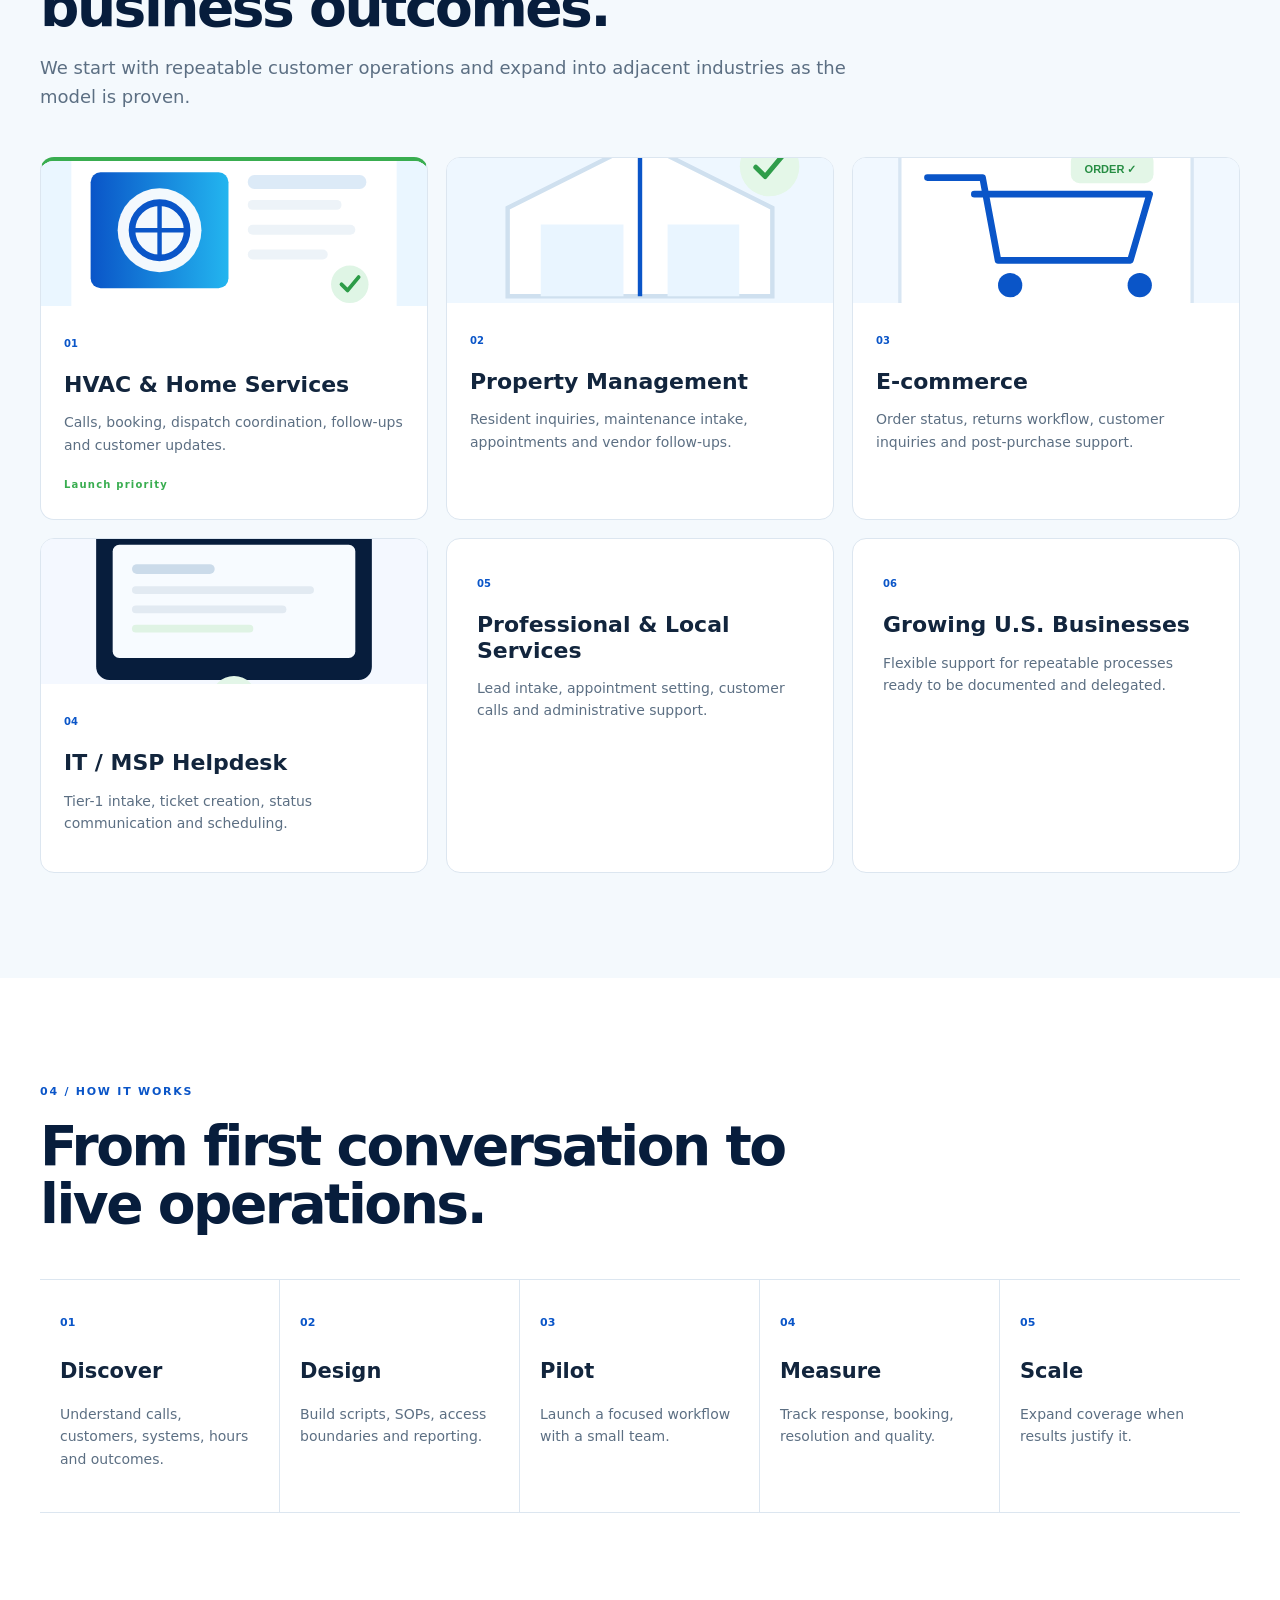
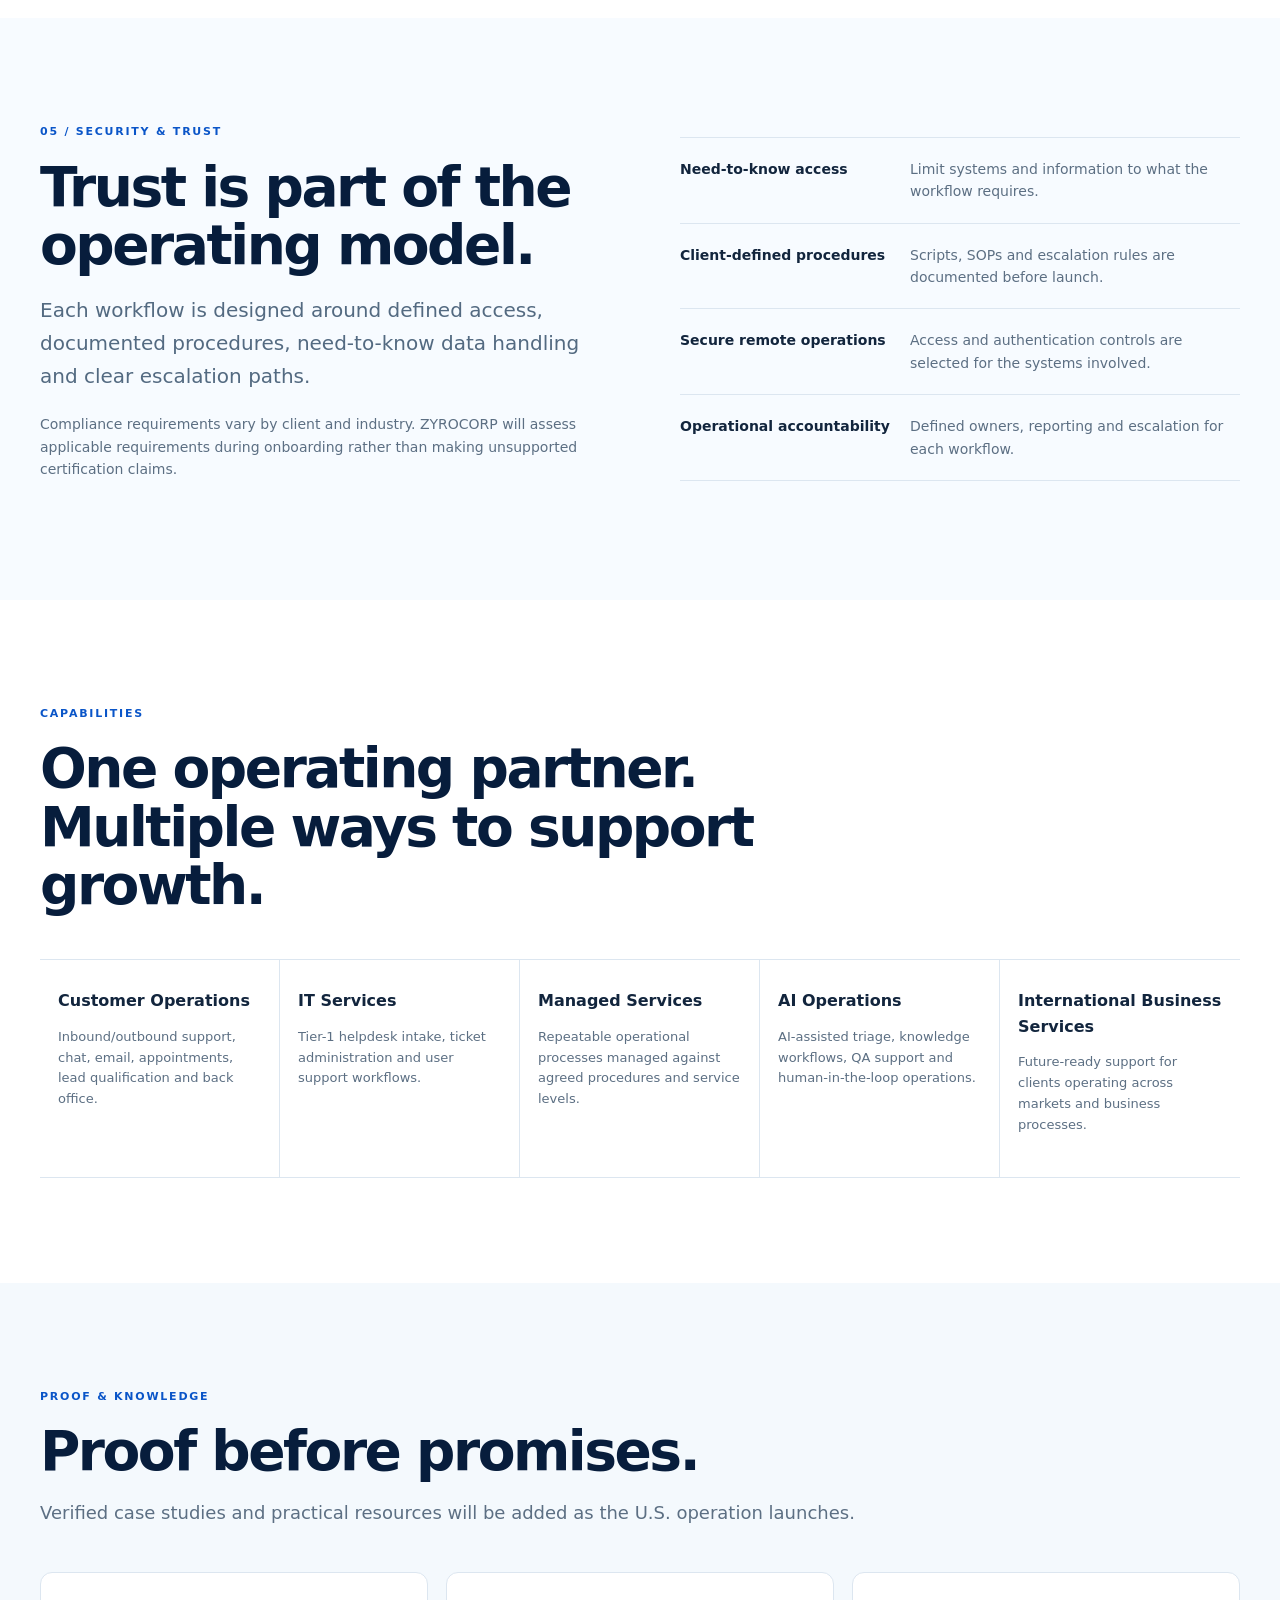
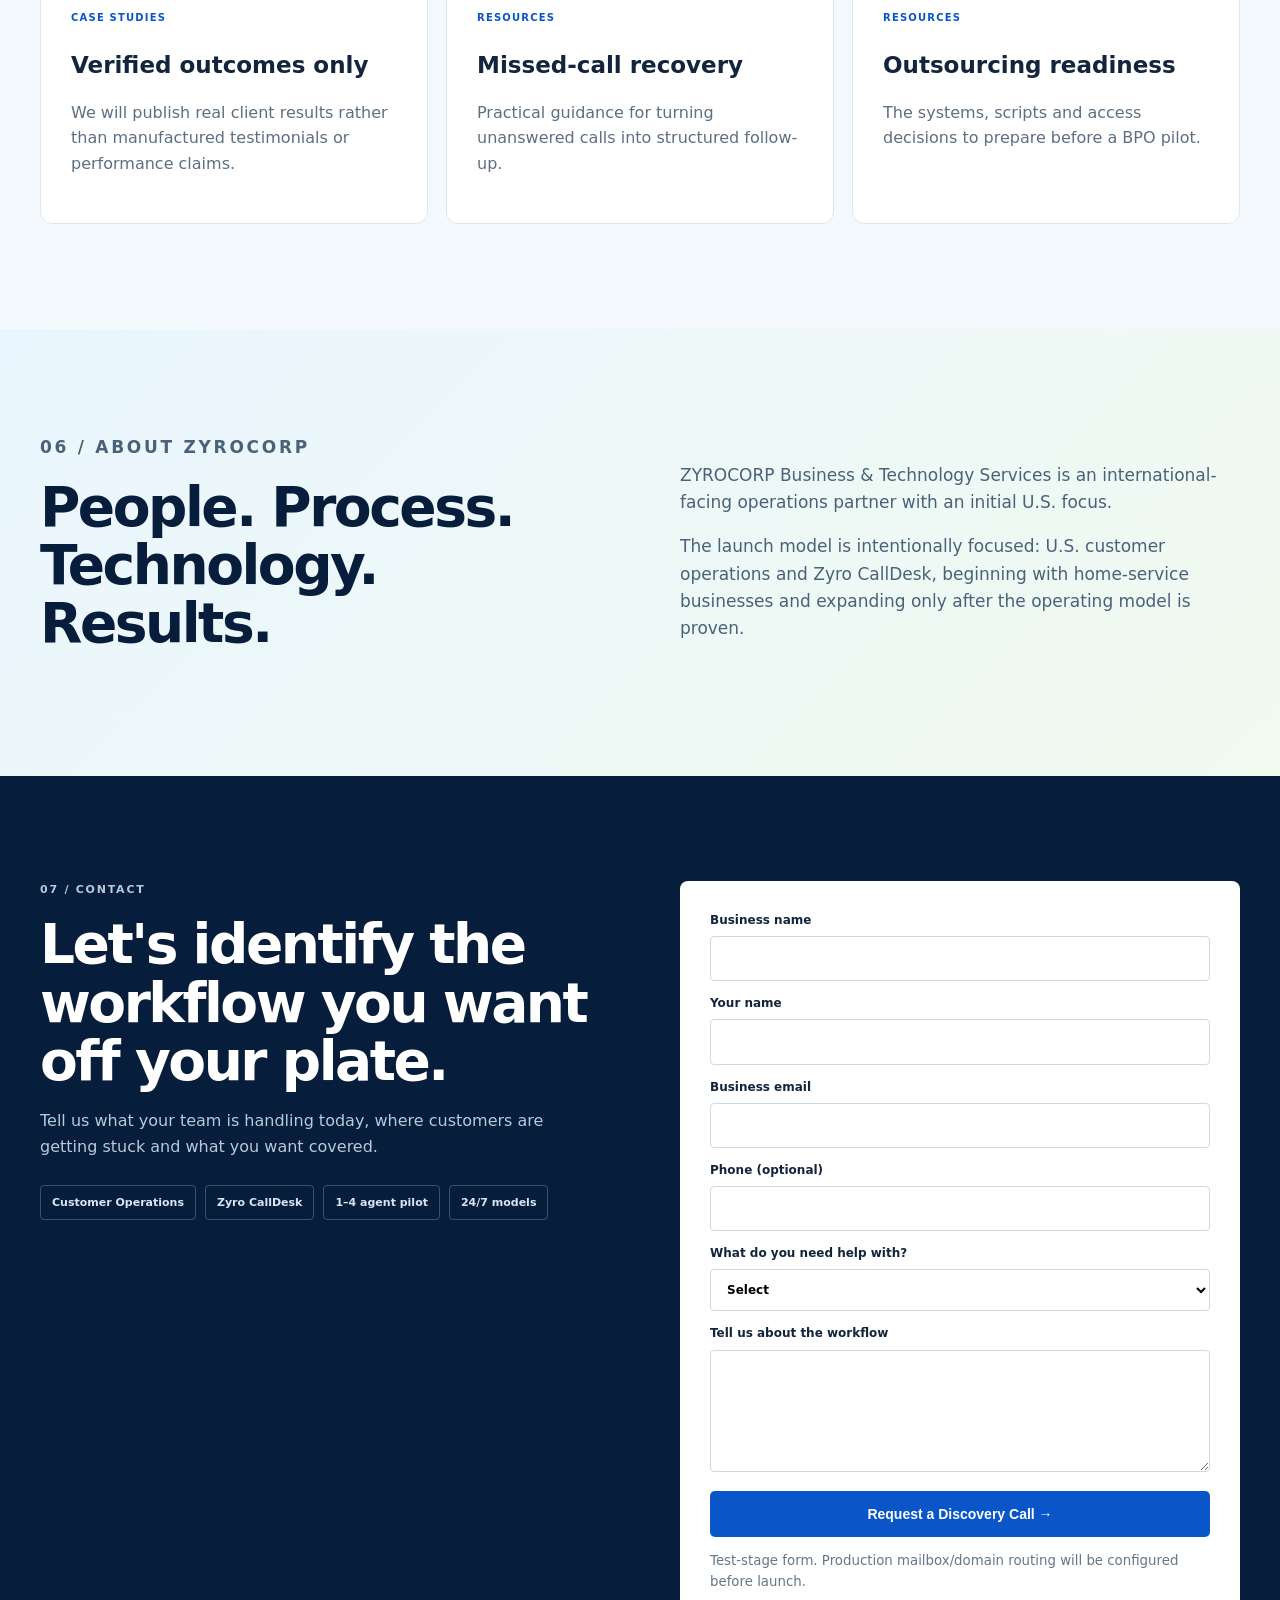
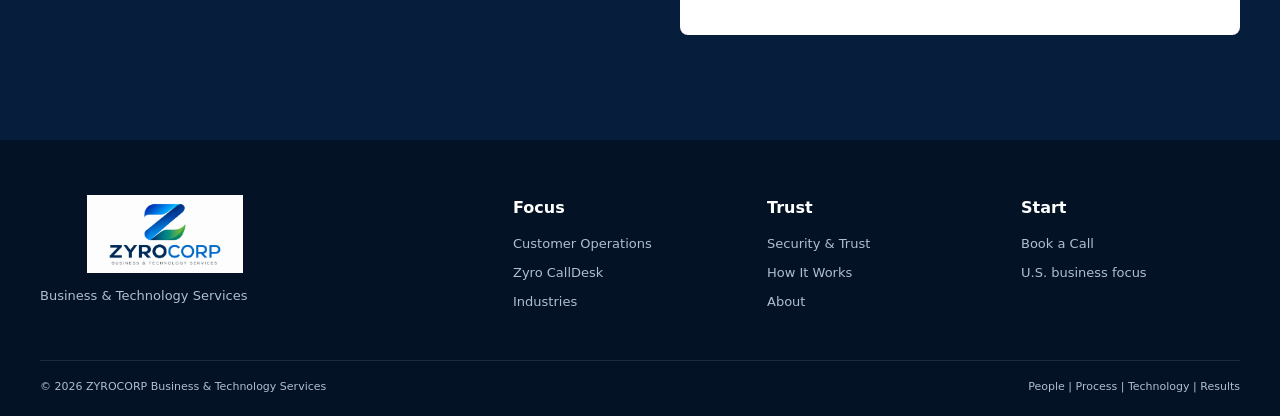
==== commit 3f9844c3: "Add files via upload" ====
--- a/index.html
+++ b/index.html
@@ -5,13 +5,13 @@
 <meta name="viewport" content="width=device-width, initial-scale=1">
 <meta name="description" content="ZYROCORP Business & Technology Services — U.S. customer operations, Zyro CallDesk, appointment setting, back office, IT helpdesk, managed services and AI-assisted operations.">
 <title>ZYROCORP | Business & Technology Services</title>
-<link rel="icon" type="image/png" href="assets/zyrocorp-logo.png">
+<link rel="icon" type="image/png" href="[data-uri]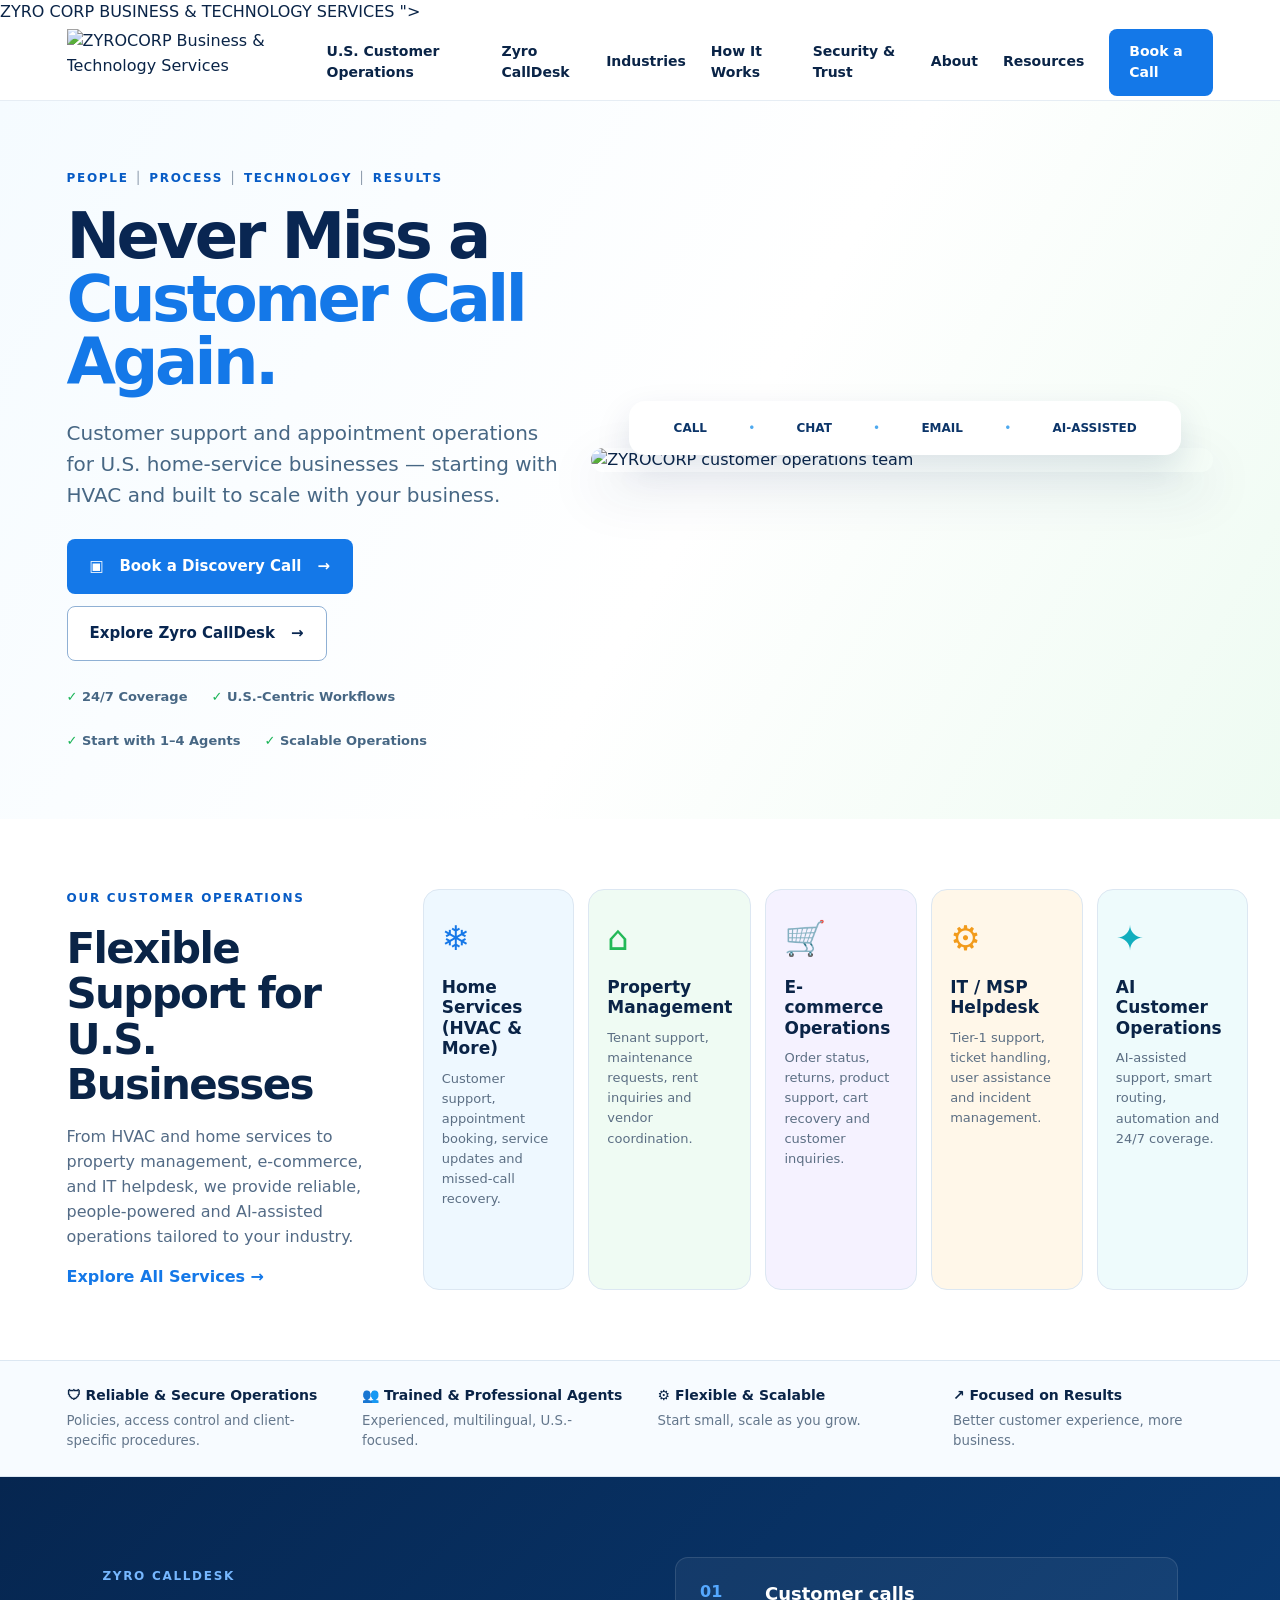
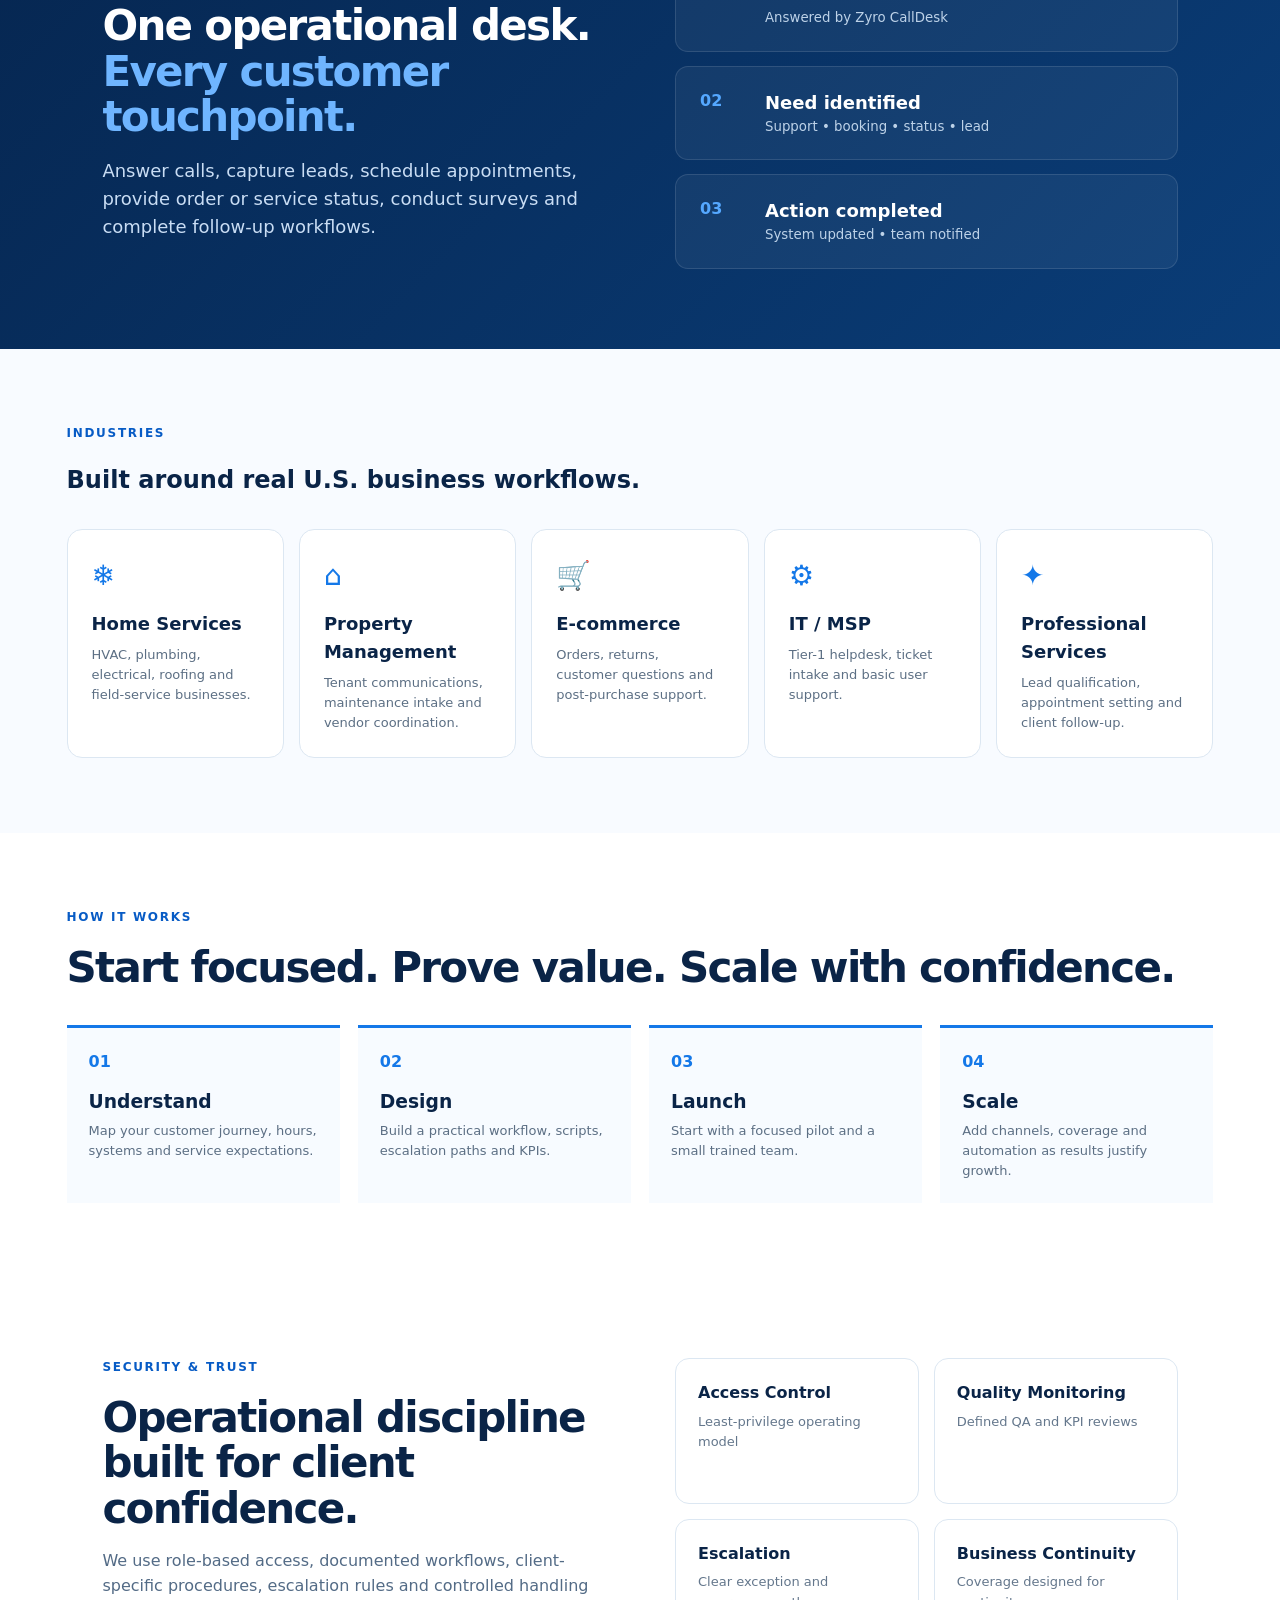
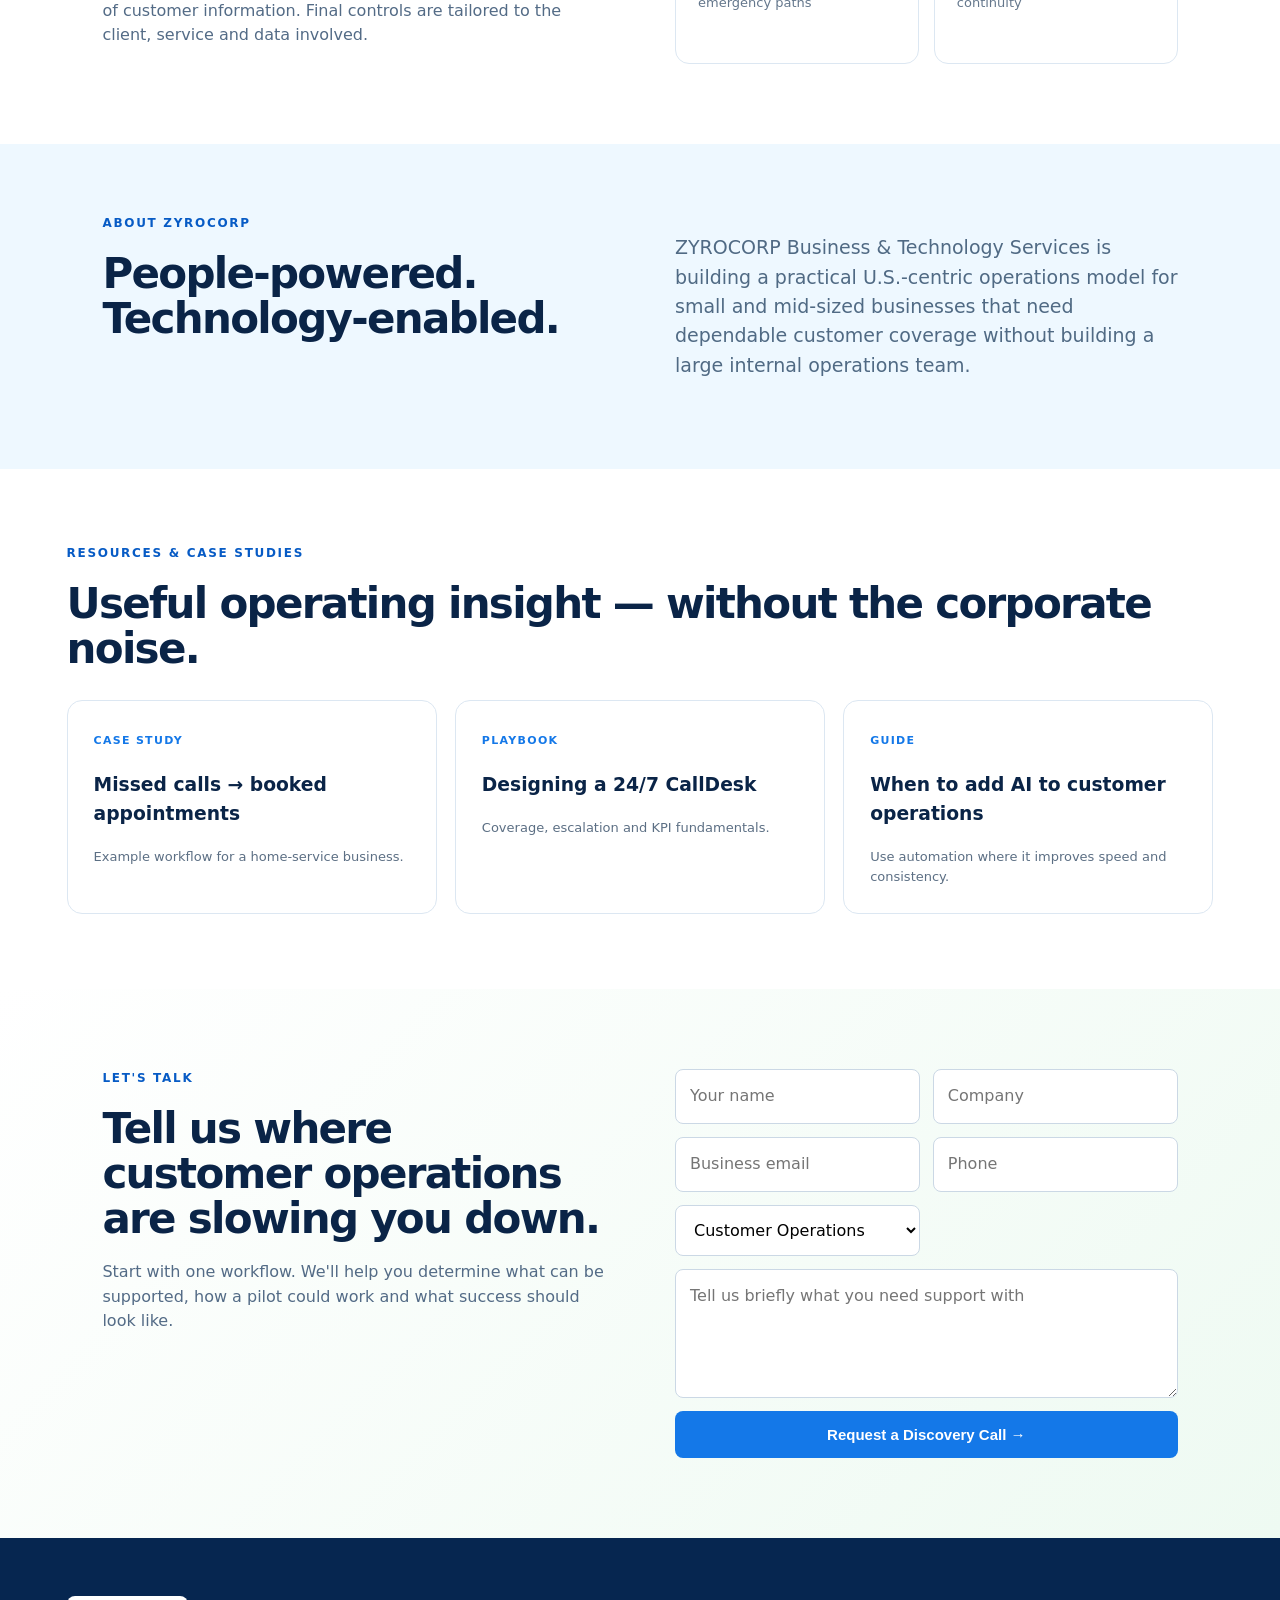
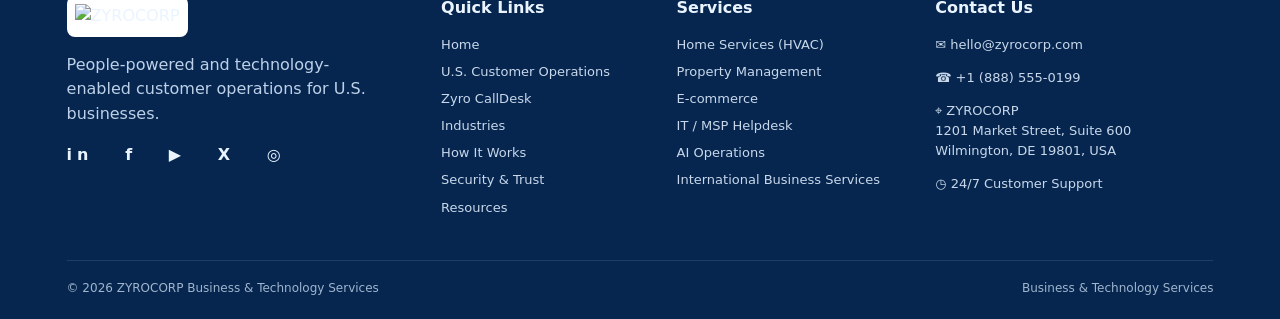
==== commit a9d18d5f: "Add files via upload" ====
--- a/index.html
+++ b/index.html
@@ -1,101 +1,145 @@
 <!doctype html>
-<html lang="en-US">
+<html lang="en">
 <head>
 <meta charset="utf-8">
 <meta name="viewport" content="width=device-width, initial-scale=1">
-<meta name="description" content="ZYROCORP Business & Technology Services — U.S. customer operations, Zyro CallDesk, appointment setting, back office, IT helpdesk, managed services and AI-assisted operations.">
+<meta name="description" content="ZYROCORP Business & Technology Services — U.S.-centric customer operations, CallDesk, appointment setting, back office, IT helpdesk and AI-assisted operations.">
 <title>ZYROCORP | Business & Technology Services</title>
-<link rel="icon" type="image/png" href="[data-uri]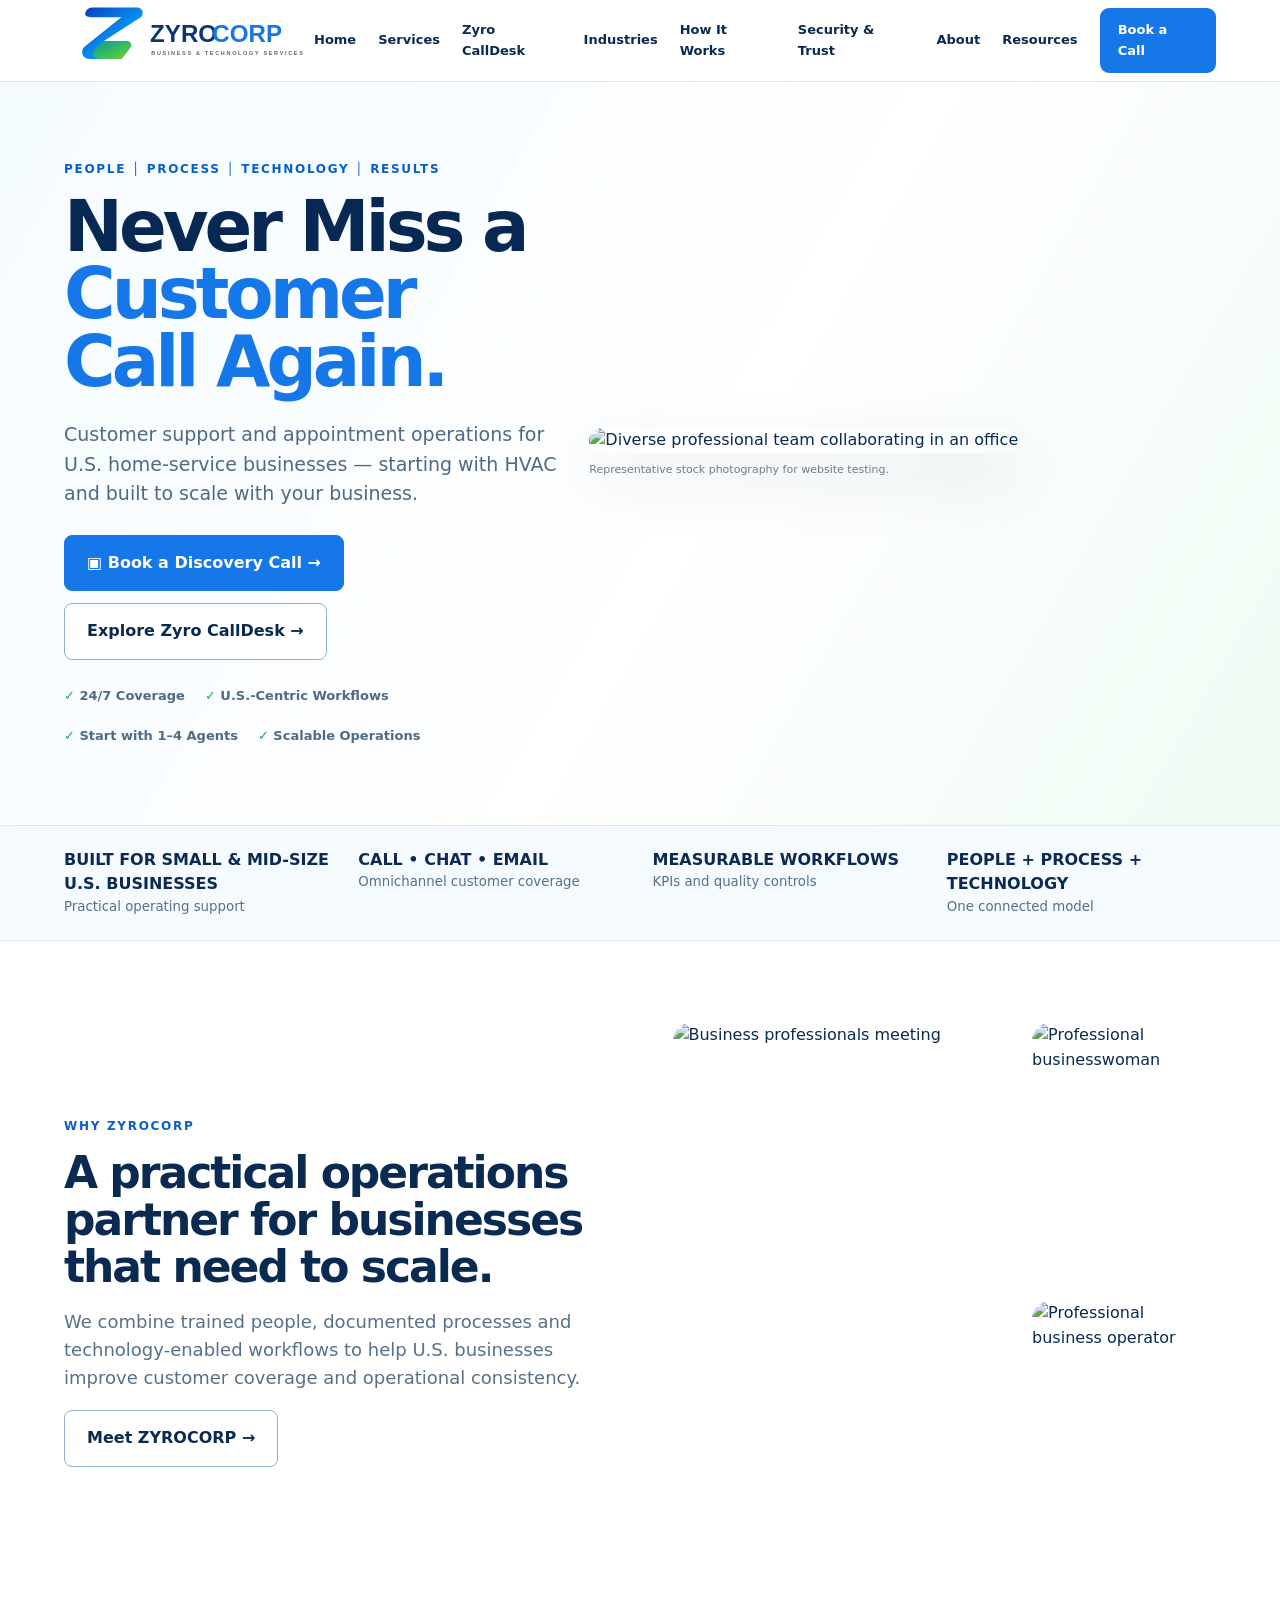
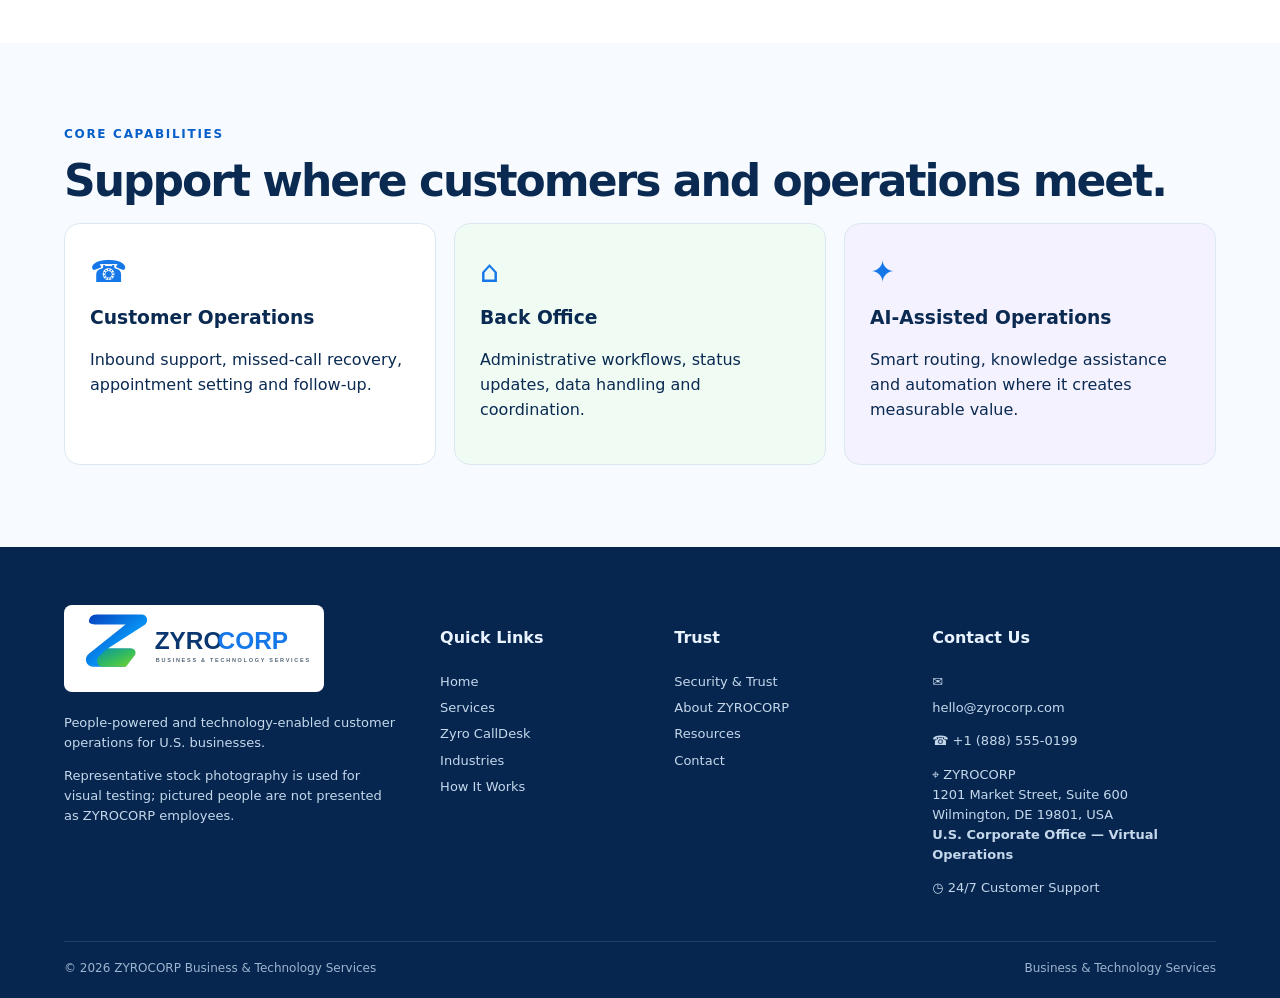
==== commit d8253dec: "Add files via upload" ====
--- a/index.html
+++ b/index.html
@@ -1,145 +1,10 @@
-<!doctype html>
-<html lang="en">
-<head>
-<meta charset="utf-8">
-<meta name="viewport" content="width=device-width, initial-scale=1">
-<meta name="description" content="ZYROCORP Business & Technology Services — U.S.-centric customer operations, CallDesk, appointment setting, back office, IT helpdesk and AI-assisted operations.">
-<title>ZYROCORP | Business & Technology Services</title>
-<link rel="icon" href="data:image/svg+xml,
-<svg xmlns="http://www.w3.org/2000/svg" viewBox="0 0 520 150" role="img" aria-label="ZYROCORP Business & Technology Services">
-  <defs>
-    <linearGradient id="zblue" x1="0" y1="0" x2="1" y2="1">
-      <stop offset="0" stop-color="%23073fbd"/><stop offset=".52" stop-color="%23078ff2"/><stop offset="1" stop-color="%231b66d9"/>
-    </linearGradient>
-    <linearGradient id="zgreen" x1="0" y1="0" x2="1" y2="1">
-      <stop offset="0" stop-color="%230a93a4"/><stop offset=".6" stop-color="%2337bd5b"/><stop offset="1" stop-color="%237bd52c"/>
-    </linearGradient>
-  </defs>
-  <g transform="translate(5 5)">
-    <path d="M32 13C32 7 37 3 43 3h110c12 0 18 15 8 23L68 81h52c8 0 13 9 8 16l-18 25H40c-14 0-20-18-9-27l92-72H50c-10 0-18-7-18-10z" fill="url(%23zblue)"/>
-    <path d="M66 80h58c8 0 12 10 7 16l-20 24H57c-11 0-16-14-8-22z" fill="url(%23zgreen)" opacity=".96"/>
-    <path d="M42 124l100-111c5-6 16-3 17 5l2 13-91 100z" fill="%23062d78" opacity=".12"/>
-  </g>
-  <text x="185" y="83" font-family="Arial, Helvetica, sans-serif" font-size="55" font-weight="800" fill="%230a376f">ZYRO</text>
-  <text x="323" y="83" font-family="Arial, Helvetica, sans-serif" font-size="55" font-weight="800" fill="%231678e8">CORP</text>
-  <text x="187" y="111" font-family="Arial, Helvetica, sans-serif" font-size="14" font-weight="600" letter-spacing="4" fill="%23506070">BUSINESS &amp; TECHNOLOGY SERVICES</text>
-</svg>
-">
-<link rel="stylesheet" href="styles.css">
-</head>
-<body id="home">
-<header class="site-header">
-  <a class="brand" href="#home" aria-label="ZYROCORP home">
-    <img src="data:image/svg+xml;base64,{LOGO_B64}" alt="ZYROCORP Business & Technology Services">
-  </a>
-  <button class="menu" aria-label="Open menu">☰</button>
-  <nav class="nav">
-    <a href="#operations">U.S. Customer Operations</a>
-    <a href="#calldesk">Zyro CallDesk</a>
-    <a href="#industries">Industries</a>
-    <a href="#how">How It Works</a>
-    <a href="#trust">Security &amp; Trust</a>
-    <a href="#about">About</a>
-    <a href="#resources">Resources</a>
-    <a class="nav-cta" href="#contact">Book a Call</a>
-  </nav>
-</header>
-
-<main>
-<section class="hero">
- <div class="hero-copy">
-  <div class="eyebrow">PEOPLE <span>│</span> PROCESS <span>│</span> TECHNOLOGY <span>│</span> RESULTS</div>
-  <h1>Never Miss a<br><span>Customer Call Again.</span></h1>
-  <p>Customer support and appointment operations for U.S. home-service businesses — starting with HVAC and built to scale with your business.</p>
-  <div class="actions">
-    <a class="btn primary" href="#contact">▣ &nbsp; Book a Discovery Call <b>→</b></a>
-    <a class="btn secondary" href="#calldesk">Explore Zyro CallDesk <b>→</b></a>
-  </div>
-  <div class="proof"><span>✓ 24/7 Coverage</span><span>✓ U.S.-Centric Workflows</span><span>✓ Start with 1–4 Agents</span><span>✓ Scalable Operations</span></div>
- </div>
- <div class="hero-art">
-   <img src="data:image/svg+xml;base64:{HERO_B64}" alt="ZYROCORP customer operations team">
-   <div class="hero-tag"><b>CALL</b><span>•</span><b>CHAT</b><span>•</span><b>EMAIL</b><span>•</span><b>AI-ASSISTED</b></div>
- </div>
-</section>
-
-<section class="operations" id="operations">
- <div class="section-intro"><div class="eyebrow">OUR CUSTOMER OPERATIONS</div><h2>Flexible Support for<br>U.S. Businesses</h2><p>From HVAC and home services to property management, e-commerce, and IT helpdesk, we provide reliable, people-powered and AI-assisted operations tailored to your industry.</p><a class="text-link" href="#industries">Explore All Services →</a></div>
- <div class="service-grid">
-  <article><div class="svc-icon blue">❄</div><h3>Home Services<br>(HVAC &amp; More)</h3><p>Customer support, appointment booking, service updates and missed-call recovery.</p></article>
-  <article><div class="svc-icon green">⌂</div><h3>Property<br>Management</h3><p>Tenant support, maintenance requests, rent inquiries and vendor coordination.</p></article>
-  <article><div class="svc-icon purple">🛒</div><h3>E-commerce<br>Operations</h3><p>Order status, returns, product support, cart recovery and customer inquiries.</p></article>
-  <article><div class="svc-icon orange">⚙</div><h3>IT / MSP<br>Helpdesk</h3><p>Tier-1 support, ticket handling, user assistance and incident management.</p></article>
-  <article><div class="svc-icon cyan">✦</div><h3>AI Customer<br>Operations</h3><p>AI-assisted support, smart routing, automation and 24/7 coverage.</p></article>
- </div>
-</section>
-
-<section class="trust-strip">
- <div><b>🛡 Reliable &amp; Secure Operations</b><small>Policies, access control and client-specific procedures.</small></div>
- <div><b>👥 Trained &amp; Professional Agents</b><small>Experienced, multilingual, U.S.-focused.</small></div>
- <div><b>⚙ Flexible &amp; Scalable</b><small>Start small, scale as you grow.</small></div>
- <div><b>↗ Focused on Results</b><small>Better customer experience, more business.</small></div>
-</section>
-
-<section class="calldesk" id="calldesk">
- <div><div class="eyebrow">ZYRO CALLDESK</div><h2>One operational desk.<br><span>Every customer touchpoint.</span></h2><p>Answer calls, capture leads, schedule appointments, provide order or service status, conduct surveys and complete follow-up workflows.</p></div>
- <div class="workflow"><div><b>01</b><strong>Customer calls</strong><small>Answered by Zyro CallDesk</small></div><div><b>02</b><strong>Need identified</strong><small>Support • booking • status • lead</small></div><div><b>03</b><strong>Action completed</strong><small>System updated • team notified</small></div></div>
-</section>
-
-<section class="industries" id="industries">
- <div class="eyebrow">INDUSTRIES</div><h2>Built around real U.S. business workflows.</h2>
- <div class="industry-grid">
-  <article><span>❄</span><h3>Home Services</h3><p>HVAC, plumbing, electrical, roofing and field-service businesses.</p></article>
-  <article><span>⌂</span><h3>Property Management</h3><p>Tenant communications, maintenance intake and vendor coordination.</p></article>
-  <article><span>🛒</span><h3>E-commerce</h3><p>Orders, returns, customer questions and post-purchase support.</p></article>
-  <article><span>⚙</span><h3>IT / MSP</h3><p>Tier-1 helpdesk, ticket intake and basic user support.</p></article>
-  <article><span>✦</span><h3>Professional Services</h3><p>Lead qualification, appointment setting and client follow-up.</p></article>
- </div>
-</section>
-
-<section class="how" id="how">
- <div class="eyebrow">HOW IT WORKS</div><h2>Start focused. Prove value. Scale with confidence.</h2>
- <div class="steps"><div><b>01</b><h3>Understand</h3><p>Map your customer journey, hours, systems and service expectations.</p></div><div><b>02</b><h3>Design</h3><p>Build a practical workflow, scripts, escalation paths and KPIs.</p></div><div><b>03</b><h3>Launch</h3><p>Start with a focused pilot and a small trained team.</p></div><div><b>04</b><h3>Scale</h3><p>Add channels, coverage and automation as results justify growth.</p></div></div>
-</section>
-
-<section class="trust" id="trust">
- <div class="trust-copy"><div class="eyebrow">SECURITY &amp; TRUST</div><h2>Operational discipline built for client confidence.</h2><p>We use role-based access, documented workflows, client-specific procedures, escalation rules and controlled handling of customer information. Final controls are tailored to the client, service and data involved.</p></div>
- <div class="trust-cards"><div><b>Access Control</b><span>Least-privilege operating model</span></div><div><b>Quality Monitoring</b><span>Defined QA and KPI reviews</span></div><div><b>Escalation</b><span>Clear exception and emergency paths</span></div><div><b>Business Continuity</b><span>Coverage designed for continuity</span></div></div>
-</section>
-
-<section class="about" id="about">
- <div><div class="eyebrow">ABOUT ZYROCORP</div><h2>People-powered. Technology-enabled.</h2></div>
- <p>ZYROCORP Business &amp; Technology Services is building a practical U.S.-centric operations model for small and mid-sized businesses that need dependable customer coverage without building a large internal operations team.</p>
-</section>
-
-<section class="resources" id="resources">
- <div class="eyebrow">RESOURCES &amp; CASE STUDIES</div><h2>Useful operating insight — without the corporate noise.</h2>
- <div class="resource-grid"><article><span>CASE STUDY</span><h3>Missed calls → booked appointments</h3><p>Example workflow for a home-service business.</p></article><article><span>PLAYBOOK</span><h3>Designing a 24/7 CallDesk</h3><p>Coverage, escalation and KPI fundamentals.</p></article><article><span>GUIDE</span><h3>When to add AI to customer operations</h3><p>Use automation where it improves speed and consistency.</p></article></div>
-</section>
-
-<section class="contact" id="contact">
- <div><div class="eyebrow">LET'S TALK</div><h2>Tell us where customer operations are slowing you down.</h2><p>Start with one workflow. We'll help you determine what can be supported, how a pilot could work and what success should look like.</p></div>
- <form id="leadForm">
-  <input name="name" required placeholder="Your name">
-  <input name="company" placeholder="Company">
-  <input name="email" type="email" required placeholder="Business email">
-  <input name="phone" placeholder="Phone">
-  <select name="service"><option>Customer Operations</option><option>Zyro CallDesk</option><option>Appointment Setting</option><option>Property Management</option><option>E-commerce Operations</option><option>IT / MSP Helpdesk</option><option>AI Customer Operations</option></select>
-  <textarea name="message" rows="4" placeholder="Tell us briefly what you need support with"></textarea>
-  <button class="btn primary" type="submit">Request a Discovery Call →</button>
- </form>
-</section>
-</main>
-
-<footer>
- <div class="footer-top">
-  <div class="footer-brand"><img src="data:image/svg+xml;base64,{LOGO_B64}" alt="ZYROCORP"><p>People-powered and technology-enabled customer operations for U.S. businesses.</p><div class="social">in &nbsp; f &nbsp; ▶ &nbsp; X &nbsp; ◎</div></div>
-  <div><h4>Quick Links</h4><a href="#home">Home</a><a href="#operations">U.S. Customer Operations</a><a href="#calldesk">Zyro CallDesk</a><a href="#industries">Industries</a><a href="#how">How It Works</a><a href="#trust">Security &amp; Trust</a><a href="#resources">Resources</a></div>
-  <div><h4>Services</h4><a href="#industries">Home Services (HVAC)</a><a href="#industries">Property Management</a><a href="#industries">E-commerce</a><a href="#industries">IT / MSP Helpdesk</a><a href="#industries">AI Operations</a><a href="#about">International Business Services</a></div>
-  <div class="contact-block"><h4>Contact Us</h4><p>✉ <a href="mailto:hello@zyrocorp.com">hello@zyrocorp.com</a></p><p>☎ +1 (888) 555-0199</p><p>⌖ ZYROCORP<br>1201 Market Street, Suite 600<br>Wilmington, DE 19801, USA</p><p>◷ 24/7 Customer Support</p></div>
- </div>
- <div class="footer-bottom"><span>© 2026 ZYROCORP Business &amp; Technology Services</span><span>Business &amp; Technology Services</span></div>
-</footer>
-
-<script src="script.js"></script>
-</body></html>
+<!doctype html><html lang="en"><head><meta charset="utf-8"><meta name="viewport" content="width=device-width,initial-scale=1"><meta name="description" content="ZYROCORP Business & Technology Services"><link rel="icon" href="logo.svg"><link rel="stylesheet" href="styles.css"><title>ZYROCORP | Business & Technology Services</title></head><body><header class="header"><a class="brand" href="index.html"><img src="logo.svg" alt="ZYROCORP Business & Technology Services"></a><button class="menu">☰</button><nav class="nav">
+<a href="index.html">Home</a><a href="services.html">Services</a><a href="calldesk.html">Zyro CallDesk</a><a href="industries.html">Industries</a><a href="how-it-works.html">How It Works</a><a href="security.html">Security & Trust</a><a href="about.html">About</a><a href="resources.html">Resources</a><a class="cta" href="contact.html">Book a Call</a></nav></header><main><section class="hero"><div><div class="eyebrow">PEOPLE │ PROCESS │ TECHNOLOGY │ RESULTS</div><h1>Never Miss a<br><span>Customer Call Again.</span></h1><p>Customer support and appointment operations for U.S. home-service businesses — starting with HVAC and built to scale with your business.</p><div class="actions"><a class="btn primary" href="contact.html">▣ Book a Discovery Call →</a><a class="btn secondary" href="calldesk.html">Explore Zyro CallDesk →</a></div><div class="proof"><span><b>✓</b> 24/7 Coverage</span><span><b>✓</b> U.S.-Centric Workflows</span><span><b>✓</b> Start with 1–4 Agents</span><span><b>✓</b> Scalable Operations</span></div></div><div><img class="hero-img" src="https://images.unsplash.com/photo-1758518731706-be5d5230e5a5?auto=format&fit=crop&fm=jpg&q=82&w=1400" alt="Diverse professional team collaborating in an office"><div class="photo-note">Representative stock photography for website testing.</div></div></section>
+<section class="band"><div><b>BUILT FOR SMALL & MID-SIZE U.S. BUSINESSES</b><small>Practical operating support</small></div><div><b>CALL • CHAT • EMAIL</b><small>Omnichannel customer coverage</small></div><div><b>MEASURABLE WORKFLOWS</b><small>KPIs and quality controls</small></div><div><b>PEOPLE + PROCESS + TECHNOLOGY</b><small>One connected model</small></div></section>
+<section class="section"><div class="split"><div><div class="eyebrow">WHY ZYROCORP</div><h2>A practical operations partner for businesses that need to scale.</h2><p class="lead">We combine trained people, documented processes and technology-enabled workflows to help U.S. businesses improve customer coverage and operational consistency.</p><a class="btn secondary" href="about.html">Meet ZYROCORP →</a></div><div class="photo-grid"><img src="https://images.unsplash.com/photo-1551836022-d5d88e9218df?auto=format&fit=crop&fm=jpg&q=82&w=1400" alt="Business professionals meeting"><div class="stack"><img src="https://images.unsplash.com/photo-1573496359142-b8d87734a5a2?auto=format&fit=crop&fm=jpg&q=82&w=1000" alt="Professional businesswoman"><img src="https://images.unsplash.com/photo-1758519290895-cd3bacfb7485?auto=format&fit=crop&fm=jpg&q=82&w=1200" alt="Professional business operator"></div></div></div></section>
+<section class="section light"><div class="eyebrow">CORE CAPABILITIES</div><h2>Support where customers and operations meet.</h2><div class="cards"><div class="card"><div class="icon">☎</div><h3>Customer Operations</h3><p>Inbound support, missed-call recovery, appointment setting and follow-up.</p></div><div class="card"><div class="icon">⌂</div><h3>Back Office</h3><p>Administrative workflows, status updates, data handling and coordination.</p></div><div class="card"><div class="icon">✦</div><h3>AI-Assisted Operations</h3><p>Smart routing, knowledge assistance and automation where it creates measurable value.</p></div></div></section></main><footer class="footer"><div class="footgrid">
+<div><img class="footer-logo" src="logo.svg" alt="ZYROCORP"><p>People-powered and technology-enabled customer operations for U.S. businesses.</p><p>Representative stock photography is used for visual testing; pictured people are not presented as ZYROCORP employees.</p></div>
+<div><h4>Quick Links</h4><a href="index.html">Home</a><a href="services.html">Services</a><a href="calldesk.html">Zyro CallDesk</a><a href="industries.html">Industries</a><a href="how-it-works.html">How It Works</a></div>
+<div><h4>Trust</h4><a href="security.html">Security & Trust</a><a href="about.html">About ZYROCORP</a><a href="resources.html">Resources</a><a href="contact.html">Contact</a></div>
+<div><h4>Contact Us</h4><p>✉ <a href="mailto:hello@zyrocorp.com">hello@zyrocorp.com</a></p><p>☎ +1 (888) 555-0199</p><p>⌖ ZYROCORP<br>1201 Market Street, Suite 600<br>Wilmington, DE 19801, USA<br><b>U.S. Corporate Office — Virtual Operations</b></p><p>◷ 24/7 Customer Support</p></div>
+</div><div class="bottom"><span>© 2026 ZYROCORP Business & Technology Services</span><span>Business & Technology Services</span></div></footer><script src="script.js"></script></body></html>
--- a/styles.css
+++ b/styles.css
@@ -1,3 +1,3 @@
 
-:root{--navy:#06234a;--blue:#1478e8;--sky:#eaf6ff;--green:#22b957;--ink:#0a2447;--muted:#536b86;--line:#dce7f2;--white:#fff}
-*{box-sizing:border-box}html{scroll-behavior:smooth}body{margin:0;font-family:Inter,ui-sans-serif,system-ui,-apple-system,"Segoe UI",Arial,sans-serif;color:var(--ink);background:#fff;line-height:1.55}a{text-decoration:none;color:inherit}.site-header{height:76px;display:flex;align-items:center;justify-content:space-between;padding:0 5.2%;border-bottom:1px solid #e6edf4;background:#fff;position:sticky;top:0;z-index:20}.brand img{width:260px;height:66px;display:block}.nav{display:flex;align-items:center;gap:25px;font-size:14px;font-weight:750}.nav a:hover{color:var(--blue)}.nav-cta{background:var(--blue);color:#fff!important;padding:12px 20px;border-radius:8px}.menu{display:none;background:none;border:0;font-size:24px}.hero{min-height:560px;padding:0 5.2%;display:grid;grid-template-columns:44% 56%;align-items:center;background:linear-gradient(120deg,#f5fbff,#fff 55%,#eefbf2);overflow:hidden}.hero-copy{padding:68px 0}.eyebrow{font-size:12px;font-weight:850;letter-spacing:1.7px;color:#075bc5;margin-bottom:18px}.eyebrow span{color:#8090a3}h1{font-size:clamp(48px,5vw,76px);line-height:.98;letter-spacing:-3.5px;margin:0 0 24px;color:#092652}h1 span{color:var(--blue)}.hero-copy>p{font-size:20px;color:#476784;max-width:650px;margin:0 0 28px}.actions{display:flex;gap:12px;flex-wrap:wrap}.btn{display:inline-flex;align-items:center;justify-content:center;gap:16px;border-radius:8px;padding:15px 22px;font-weight:800;border:1px solid transparent;cursor:pointer;font-size:15px}.btn.primary{background:var(--blue);color:#fff}.btn.secondary{background:#fff;color:#082650;border-color:#8fb0d4}.btn:hover{transform:translateY(-1px)}.proof{display:flex;gap:24px;flex-wrap:wrap;margin-top:26px;font-size:13px;font-weight:700;color:#476784}.proof span:first-letter{color:#1ab457}.hero-art{position:relative;padding:28px 0 28px 20px}.hero-art img{width:100%;display:block;border-radius:30px;box-shadow:0 20px 55px #0a315f1c}.hero-tag{position:absolute;bottom:45px;left:9%;right:5%;background:#fff;border-radius:16px;padding:18px 24px;box-shadow:0 15px 35px #082b5520;display:flex;justify-content:space-around;color:#0c3569;font-size:12px}.hero-tag span{color:#4da9ef}.operations{padding:70px 5.2%;display:grid;grid-template-columns:28% 72%;gap:35px;background:#fff}.section-intro h2,.calldesk h2,.how h2,.trust h2,.about h2,.resources h2,.contact h2{font-size:42px;line-height:1.08;letter-spacing:-1.7px;margin:0 0 18px}.section-intro p,.contact p,.trust-copy p{color:var(--muted)}.text-link{color:var(--blue);font-weight:800}.service-grid{display:grid;grid-template-columns:repeat(5,1fr);gap:14px}.service-grid article{padding:22px 18px;border-radius:16px;min-height:205px;border:1px solid var(--line)}.service-grid article:nth-child(1){background:#eef8ff}.service-grid article:nth-child(2){background:#effbf3}.service-grid article:nth-child(3){background:#f5f2ff}.service-grid article:nth-child(4){background:#fff7e9}.service-grid article:nth-child(5){background:#eefbfc}.svc-icon{font-size:34px;margin-bottom:12px}.blue{color:#1678e8}.green{color:#22b957}.purple{color:#705de8}.orange{color:#f29b1b}.cyan{color:#11aebe}.service-grid h3{font-size:17px;line-height:1.2;margin:0 0 10px}.service-grid p,.industry-grid p,.resource-grid p,.steps p{font-size:13px;color:#5c6f84;margin:0}.trust-strip{padding:24px 5.2%;background:#f7fbff;border-top:1px solid var(--line);border-bottom:1px solid var(--line);display:grid;grid-template-columns:repeat(4,1fr);gap:35px}.trust-strip div{display:flex;flex-direction:column;gap:4px}.trust-strip b{font-size:14px}.trust-strip small{color:#64778c}.calldesk{padding:80px 8%;background:linear-gradient(135deg,#062650,#0a3d78);color:#fff;display:grid;grid-template-columns:1fr 1fr;gap:70px;align-items:center}.calldesk .eyebrow{color:#76b7ff}.calldesk h2 span{color:#6fb5ff}.calldesk p{color:#c9ddf4;font-size:18px;max-width:610px}.workflow{display:grid;gap:14px}.workflow>div{background:#ffffff0d;border:1px solid #ffffff1d;border-radius:13px;padding:22px 24px;display:grid;grid-template-columns:50px 1fr;column-gap:15px}.workflow b{color:#55a8ff}.workflow strong{font-size:18px}.workflow small{grid-column:2;color:#bdd2e8}.industries,.how,.resources{padding:75px 5.2%}.industries{background:#f8fbff}.industry-grid{display:grid;grid-template-columns:repeat(5,1fr);gap:15px;margin-top:30px}.industry-grid article{background:#fff;border:1px solid var(--line);border-radius:15px;padding:24px;min-height:170px}.industry-grid span{font-size:28px;color:var(--blue)}.industry-grid h3{margin:12px 0 7px;font-size:18px}.steps{display:grid;grid-template-columns:repeat(4,1fr);gap:18px;margin-top:35px}.steps>div{border-top:3px solid var(--blue);padding:22px;background:#f7fbff}.steps b{color:var(--blue)}.steps h3{margin:12px 0 5px}.trust{padding:80px 8%;display:grid;grid-template-columns:1fr 1fr;gap:70px}.trust-cards{display:grid;grid-template-columns:1fr 1fr;gap:15px}.trust-cards div{border:1px solid var(--line);border-radius:14px;padding:22px;background:#fff}.trust-cards b,.trust-cards span{display:block}.trust-cards span{font-size:13px;color:#64778c;margin-top:6px}.about{padding:70px 8%;display:grid;grid-template-columns:1fr 1fr;gap:70px;background:#eef8ff}.about p{font-size:19px;color:#506a84}.resource-grid{display:grid;grid-template-columns:repeat(3,1fr);gap:18px;margin-top:28px}.resource-grid article{border:1px solid var(--line);padding:26px;border-radius:15px}.resource-grid span{font-size:11px;letter-spacing:1.3px;color:var(--blue);font-weight:850}.contact{padding:80px 8%;display:grid;grid-template-columns:1fr 1fr;gap:70px;background:linear-gradient(135deg,#fff,#eefaf2)}form{display:grid;grid-template-columns:1fr 1fr;gap:13px}form input,form select,form textarea{width:100%;padding:14px;border:1px solid #cbd8e5;border-radius:8px;font:inherit;background:#fff}form textarea{grid-column:1/-1}form .btn{grid-column:1/-1;border:0}footer{background:#062650;color:#eaf4ff;padding:58px 5.2% 22px}.footer-top{display:grid;grid-template-columns:1.4fr .8fr .9fr 1.2fr;gap:50px}.footer-brand img{width:280px;height:82px;background:#fff;border-radius:8px;padding:8px;object-fit:contain}.footer-brand p{max-width:360px;color:#bdd1e8}.social{font-weight:800;letter-spacing:5px}.footer-top h4{margin:0 0 14px}.footer-top a{display:block;color:#c8d8ea;font-size:13px;margin:7px 0}.contact-block p{color:#c8d8ea;font-size:13px}.contact-block a{display:inline}.footer-bottom{margin-top:35px;padding-top:18px;border-top:1px solid #ffffff1b;display:flex;justify-content:space-between;font-size:12px;color:#9fb5cd}@media(max-width:1150px){.nav{gap:15px;font-size:12px}.service-grid,.industry-grid{grid-template-columns:repeat(3,1fr)}.operations{grid-template-columns:1fr}.trust-strip{grid-template-columns:repeat(2,1fr)}.hero{grid-template-columns:1fr 1fr}.hero-art{padding-left:0}.footer-top{grid-template-columns:1fr 1fr}}@media(max-width:800px){.site-header{height:70px}.brand img{width:210px;height:58px}.menu{display:block}.nav{display:none;position:absolute;left:0;right:0;top:70px;background:#fff;padding:20px;flex-direction:column;align-items:stretch;border-bottom:1px solid var(--line)}.nav.open{display:flex}.nav-cta{text-align:center}.hero{grid-template-columns:1fr;padding:0 6%}.hero-copy{padding:55px 0 30px}.hero-art{padding:10px 0 45px}.hero-tag{position:relative;left:auto;right:auto;bottom:auto;margin-top:-25px}.service-grid,.industry-grid,.steps,.resource-grid,.trust-cards{grid-template-columns:1fr 1fr}.trust,.contact,.calldesk,.about{grid-template-columns:1fr;gap:35px}.footer-top{grid-template-columns:1fr 1fr}.section-intro h2,.calldesk h2,.how h2,.trust h2,.about h2,.resources h2,.contact h2{font-size:34px}}@media(max-width:560px){h1{font-size:50px}.hero-copy>p{font-size:17px}.service-grid,.industry-grid,.steps,.resource-grid,.trust-cards,.trust-strip,.footer-top{grid-template-columns:1fr}form{grid-template-columns:1fr}.hero-tag{font-size:9px;padding:12px 8px}.footer-brand img{width:230px}}
+:root{--navy:#062650;--ink:#0a2a52;--blue:#1678e8;--sky:#eef8ff;--green:#25b95b;--line:#dce7f2;--muted:#58708a}
+*{box-sizing:border-box}html{scroll-behavior:smooth}body{margin:0;font-family:Inter,ui-sans-serif,system-ui,-apple-system,"Segoe UI",Arial,sans-serif;color:var(--ink);line-height:1.55;background:#fff}a{text-decoration:none;color:inherit}.header{height:82px;position:sticky;top:0;z-index:50;background:#fff;border-bottom:1px solid var(--line);display:flex;align-items:center;justify-content:space-between;padding:0 5%}.brand img{width:250px;height:70px;display:block}.nav{display:flex;align-items:center;gap:22px;font-size:13px;font-weight:800}.nav a:hover,.active{color:var(--blue)!important}.cta{background:var(--blue);color:#fff!important;border-radius:9px;padding:12px 18px}.menu{display:none;border:0;background:none;font-size:25px}.hero{padding:78px 5%;display:grid;grid-template-columns:43% 57%;gap:30px;align-items:center;background:linear-gradient(120deg,#f4fbff,#fff 55%,#effbf3)}.eyebrow{font-size:12px;font-weight:900;letter-spacing:1.7px;color:#075fc9;margin-bottom:15px}.hero h1{font-size:clamp(50px,5.5vw,82px);line-height:.96;letter-spacing:-4px;margin:0 0 24px;color:#082854}.hero h1 span{color:var(--blue)}.hero p{font-size:19px;color:#4e6a85;max-width:650px}.actions{display:flex;gap:12px;flex-wrap:wrap;margin:26px 0}.btn{display:inline-flex;align-items:center;gap:14px;padding:15px 22px;border-radius:8px;font-weight:850;border:1px solid #8db0d3}.primary{background:var(--blue);color:#fff;border-color:var(--blue)}.secondary{background:#fff}.proof{display:flex;gap:20px;flex-wrap:wrap;font-size:13px;font-weight:750;color:#4e6a85}.proof b{color:#1aaf55}.hero-img{width:100%;height:520px;object-fit:cover;border-radius:28px;box-shadow:0 25px 65px #082b551d}.photo-note{font-size:11px;color:#6c7d8d;margin-top:8px}.section{padding:82px 5%}.light{background:#f7fbff}.split{display:grid;grid-template-columns:1fr 1fr;gap:65px;align-items:center}.section h2{font-size:44px;line-height:1.06;letter-spacing:-2px;margin:0 0 18px}.lead{font-size:18px;color:var(--muted)}.cards{display:grid;grid-template-columns:repeat(3,1fr);gap:18px}.card{border:1px solid var(--line);border-radius:16px;padding:25px;background:#fff}.card:nth-child(2){background:#effbf3}.card:nth-child(3){background:#f5f2ff}.card h3{margin:8px 0}.icon{font-size:30px;color:var(--blue)}.band{padding:22px 5%;display:grid;grid-template-columns:repeat(4,1fr);gap:25px;background:#f5faff;border-block:1px solid var(--line)}.band small{display:block;color:var(--muted)}.dark{background:linear-gradient(135deg,#062650,#0b427c);color:#fff}.dark .lead{color:#c8dbee}.dark .eyebrow{color:#78baff}.workflow{display:grid;gap:14px}.workflow div{border:1px solid #ffffff25;background:#ffffff0b;border-radius:14px;padding:20px}.workflow b{color:#65b1ff;margin-right:18px}.workflow strong{display:block;font-size:18px;margin-top:7px}.workflow span{display:block;color:#bdd2e8;font-size:13px}.photo-grid{display:grid;grid-template-columns:1.3fr .7fr;gap:18px}.photo-grid img{width:100%;height:100%;min-height:260px;object-fit:cover;border-radius:18px}.photo-grid .stack{display:grid;gap:18px}.stack img{min-height:0;height:260px}.team-cards{display:grid;grid-template-columns:repeat(3,1fr);gap:18px;margin-top:28px}.person{border:1px solid var(--line);border-radius:16px;overflow:hidden;background:#fff}.person img{width:100%;height:270px;object-fit:cover}.person div{padding:17px}.person small{color:#6a7c8f}.steps{display:grid;grid-template-columns:repeat(4,1fr);gap:18px}.steps div{border-top:3px solid var(--blue);padding:22px;background:#f7fbff}.steps b{color:var(--blue)}.industry{display:grid;grid-template-columns:repeat(4,1fr);gap:16px}.industry .card{min-height:180px}.contact{display:grid;grid-template-columns:1fr 1fr;gap:65px;background:linear-gradient(120deg,#fff,#effbf4)}form{display:grid;grid-template-columns:1fr 1fr;gap:12px}input,select,textarea{width:100%;padding:14px;border:1px solid #cbd8e5;border-radius:8px;font:inherit}textarea{grid-column:1/-1}form button{grid-column:1/-1;border:0;cursor:pointer}.footer{background:#062650;color:#e9f3ff;padding:58px 5% 20px}.footgrid{display:grid;grid-template-columns:1.4fr .8fr .9fr 1.2fr;gap:45px}.footer-logo{width:260px;background:#fff;border-radius:8px;padding:8px}.footer p,.footer a{color:#c5d8eb;font-size:13px}.footer a{display:block;margin:6px 0}.bottom{border-top:1px solid #ffffff1c;margin-top:30px;padding-top:17px;display:flex;justify-content:space-between;font-size:12px;color:#9db5ce}.page-hero{padding:70px 5%;background:linear-gradient(120deg,#eef8ff,#fff 55%,#effbf3)}.page-hero h1{font-size:60px;line-height:1;letter-spacing:-3px;margin:0 0 15px}.badge{display:inline-block;background:#e6f3ff;color:#075fc9;padding:7px 11px;border-radius:999px;font-size:11px;font-weight:900;letter-spacing:1px}.quote{padding:28px;border-left:4px solid var(--blue);background:#f6fbff;color:#385975;font-size:20px}.notice{padding:13px 16px;background:#fff7e8;border:1px solid #f2d39b;border-radius:9px;color:#6b552d;font-size:13px}@media(max-width:1100px){.nav{gap:12px;font-size:11px}.hero{grid-template-columns:1fr}.hero-img{height:450px}.cards,.industry{grid-template-columns:repeat(2,1fr)}.band{grid-template-columns:repeat(2,1fr)}.footgrid{grid-template-columns:1fr 1fr}}@media(max-width:760px){.header{height:72px}.brand img{width:205px;height:60px}.menu{display:block}.nav{display:none;position:absolute;top:72px;left:0;right:0;background:#fff;padding:18px;flex-direction:column;align-items:stretch;border-bottom:1px solid var(--line)}.nav.open{display:flex}.nav .cta{text-align:center}.hero{padding:55px 6%}.hero h1{font-size:51px}.hero-img{height:360px}.section{padding:60px 6%}.split,.contact{grid-template-columns:1fr}.cards,.industry,.team-cards,.steps{grid-template-columns:1fr}.photo-grid{grid-template-columns:1fr}.stack img{height:240px}.band{grid-template-columns:1fr}.footgrid{grid-template-columns:1fr}.bottom{flex-direction:column;gap:7px}}
